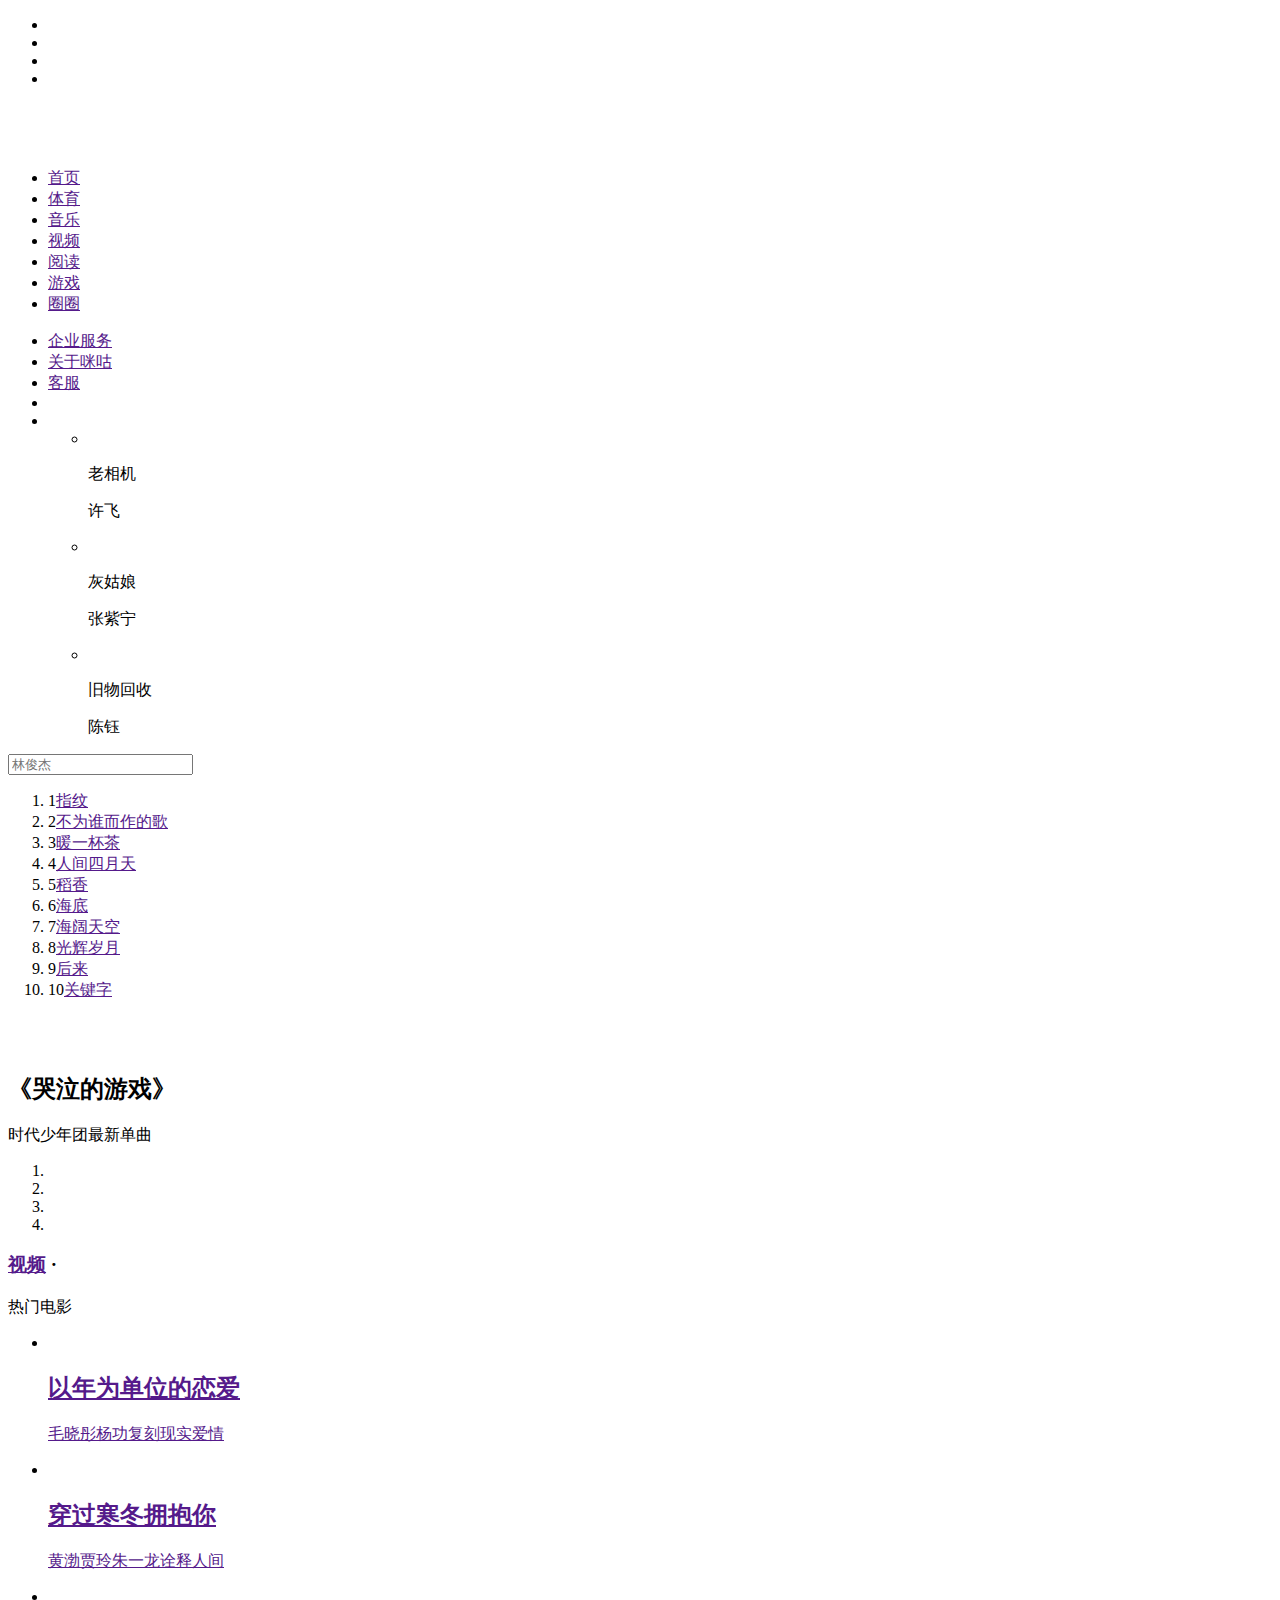
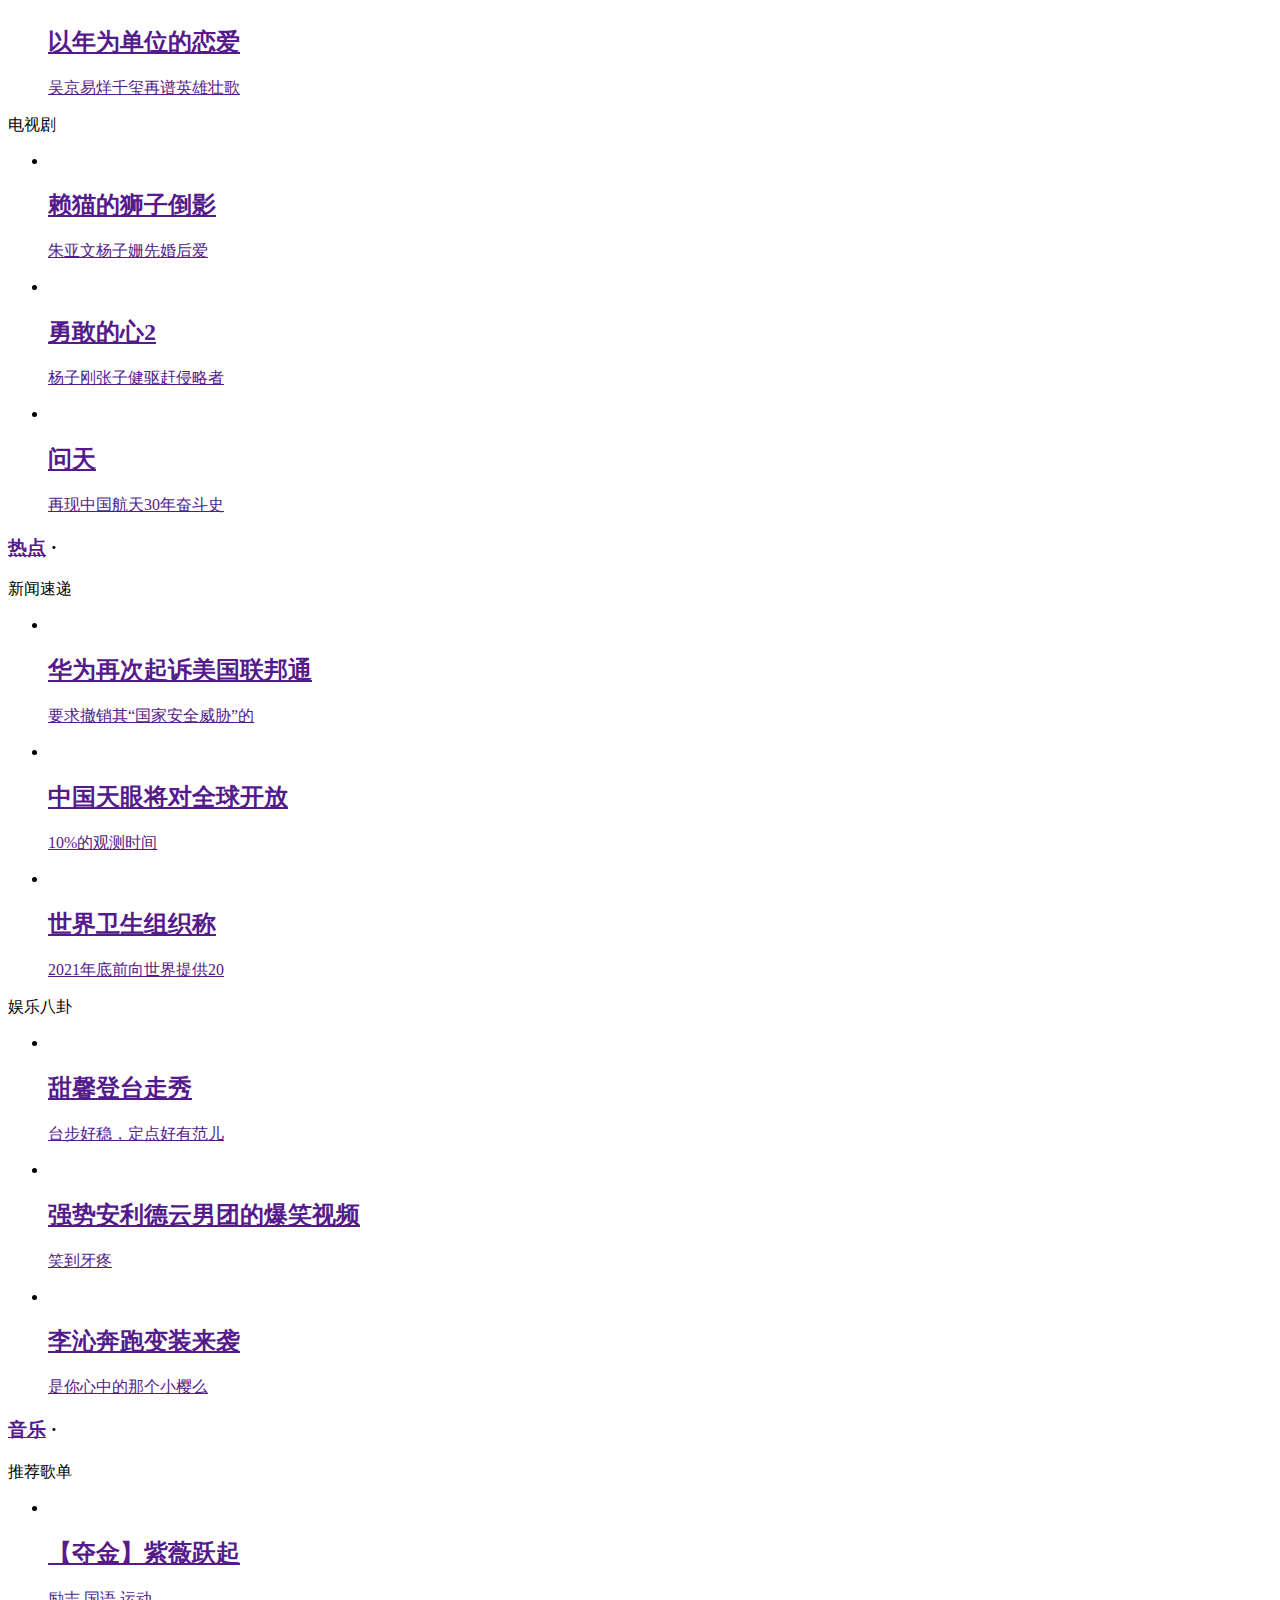
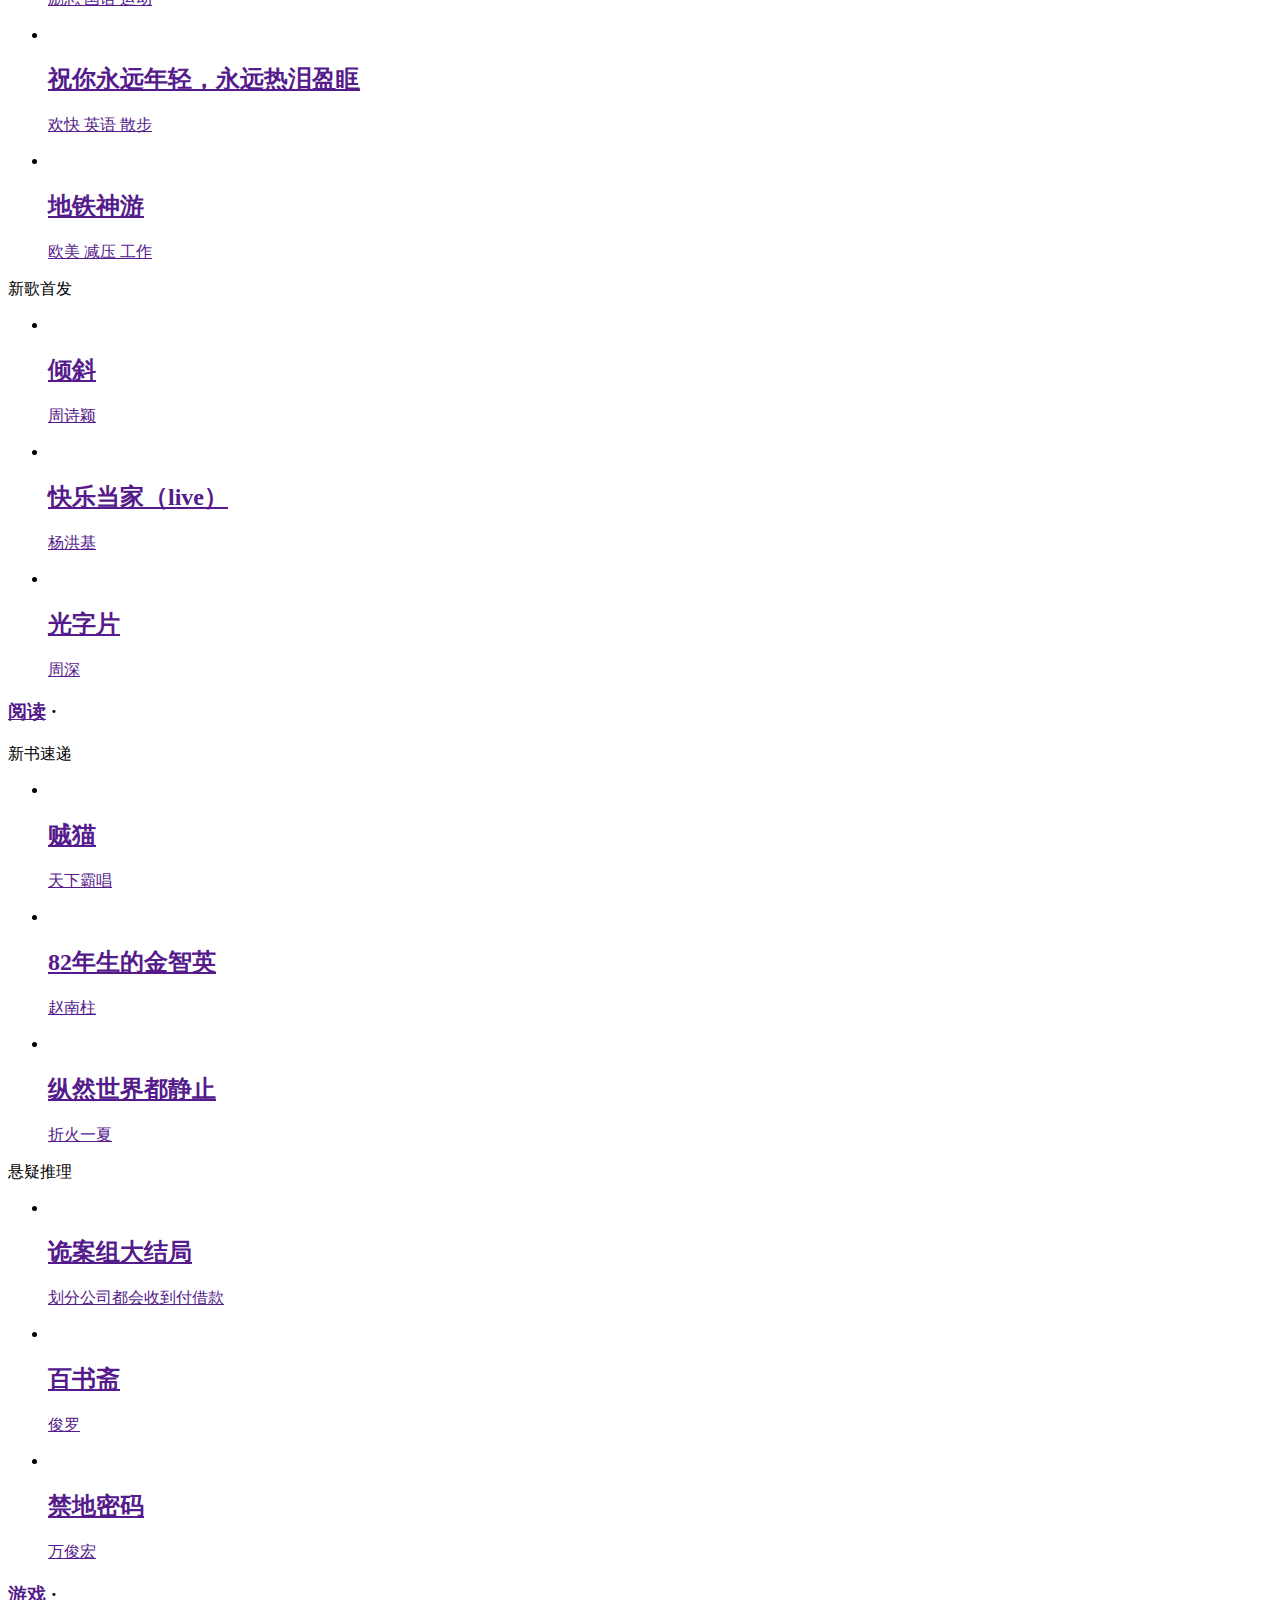
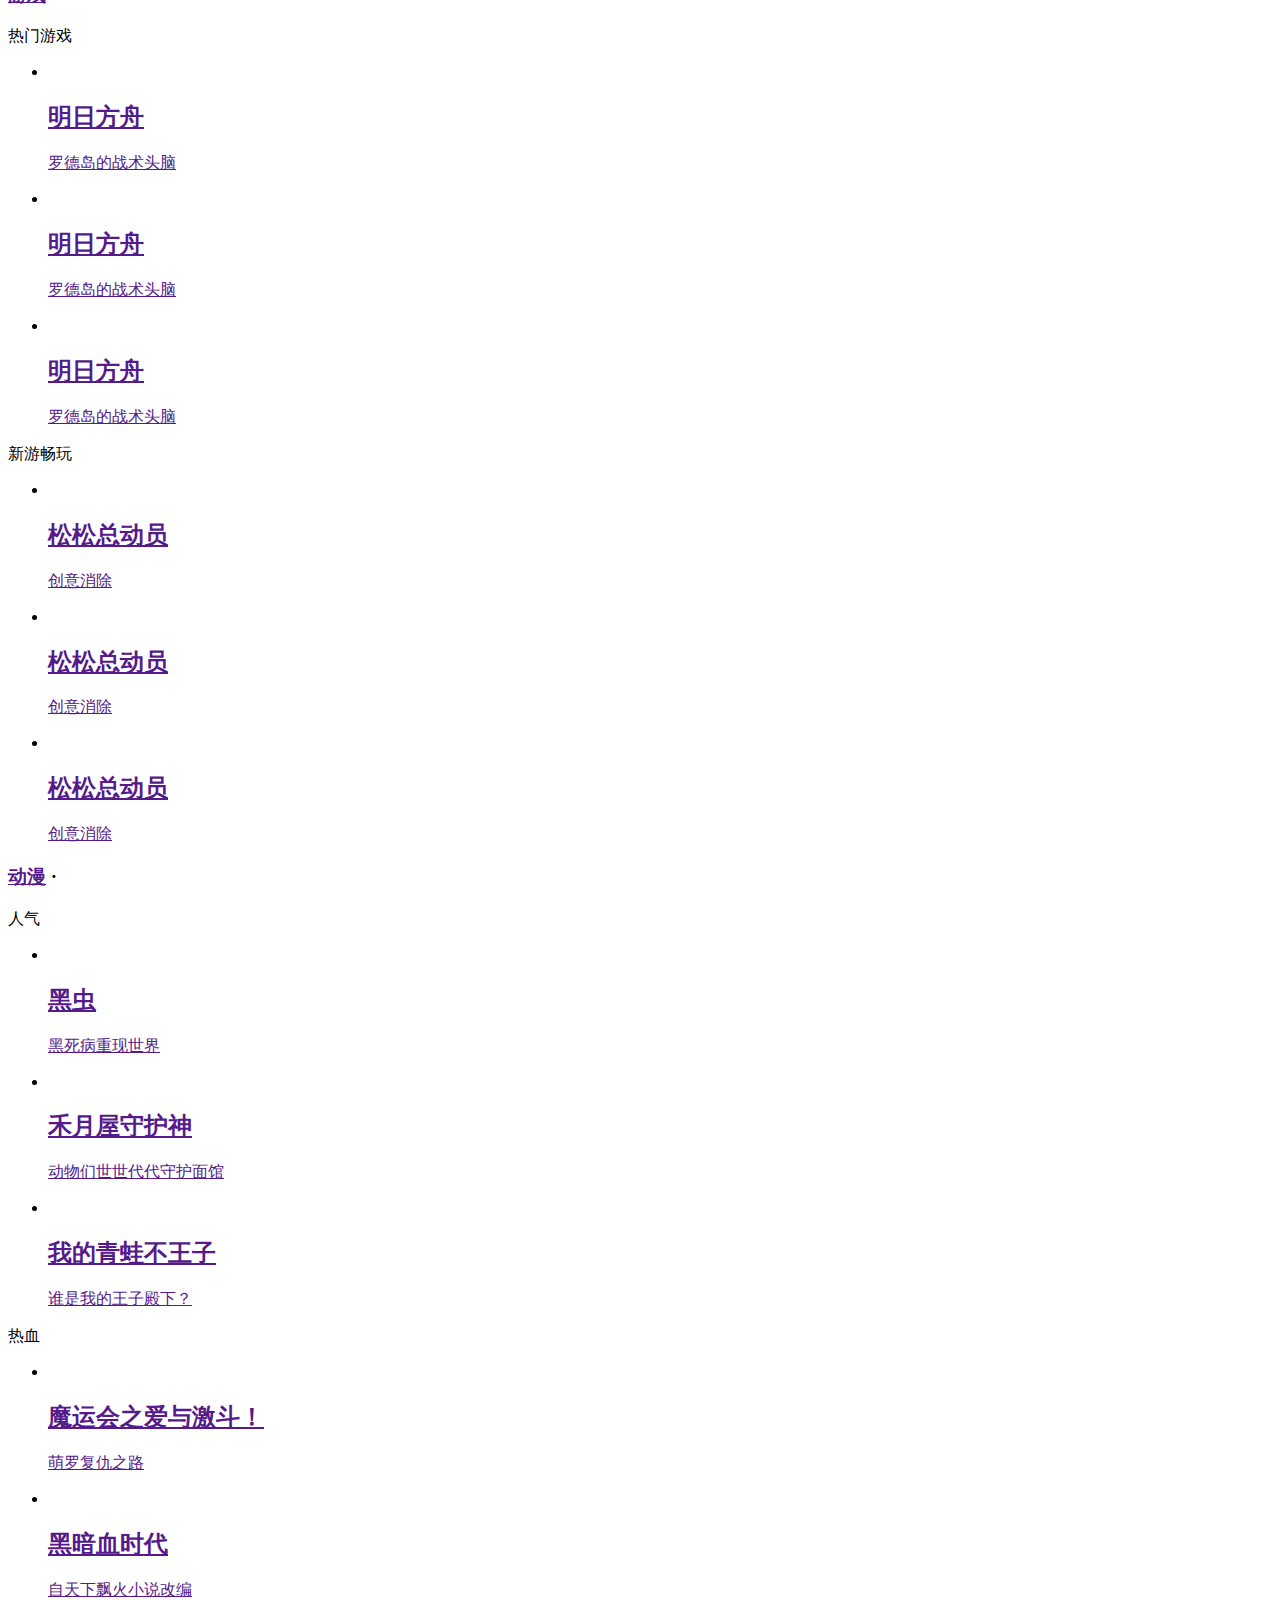
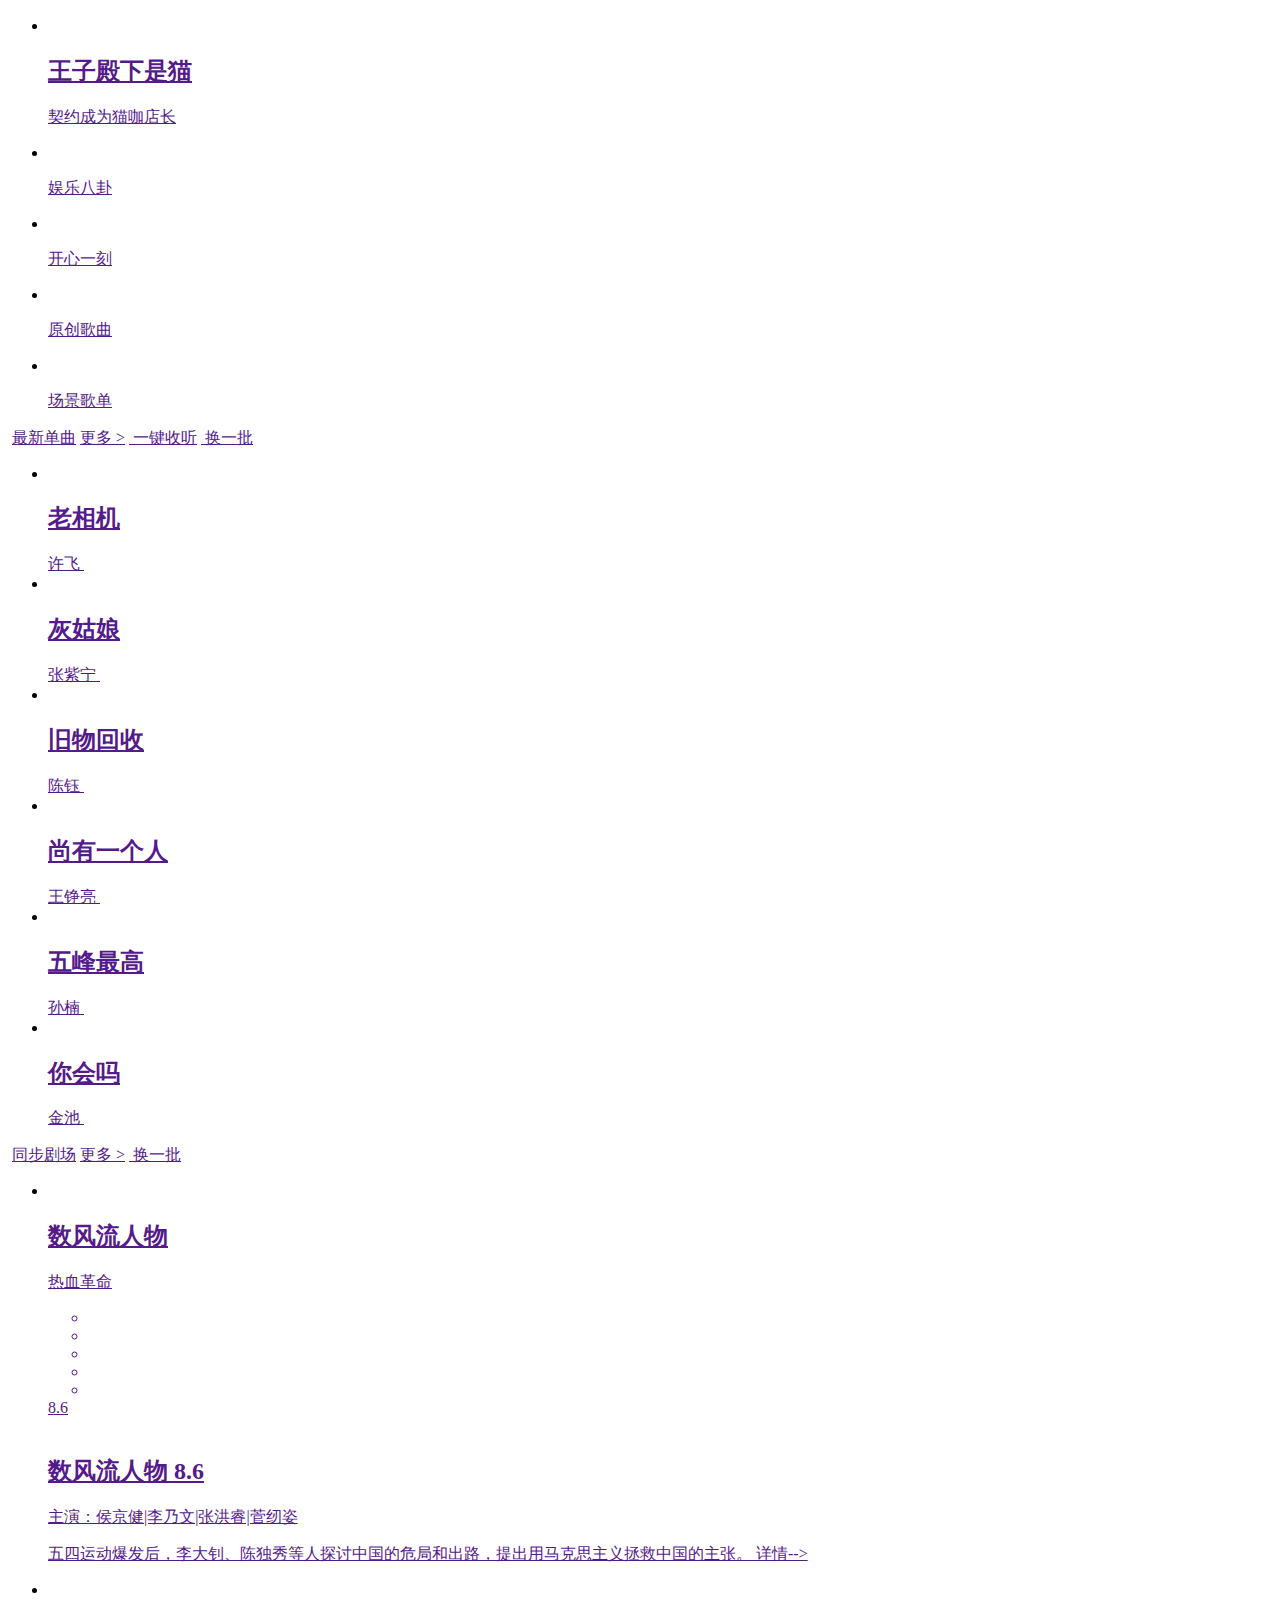
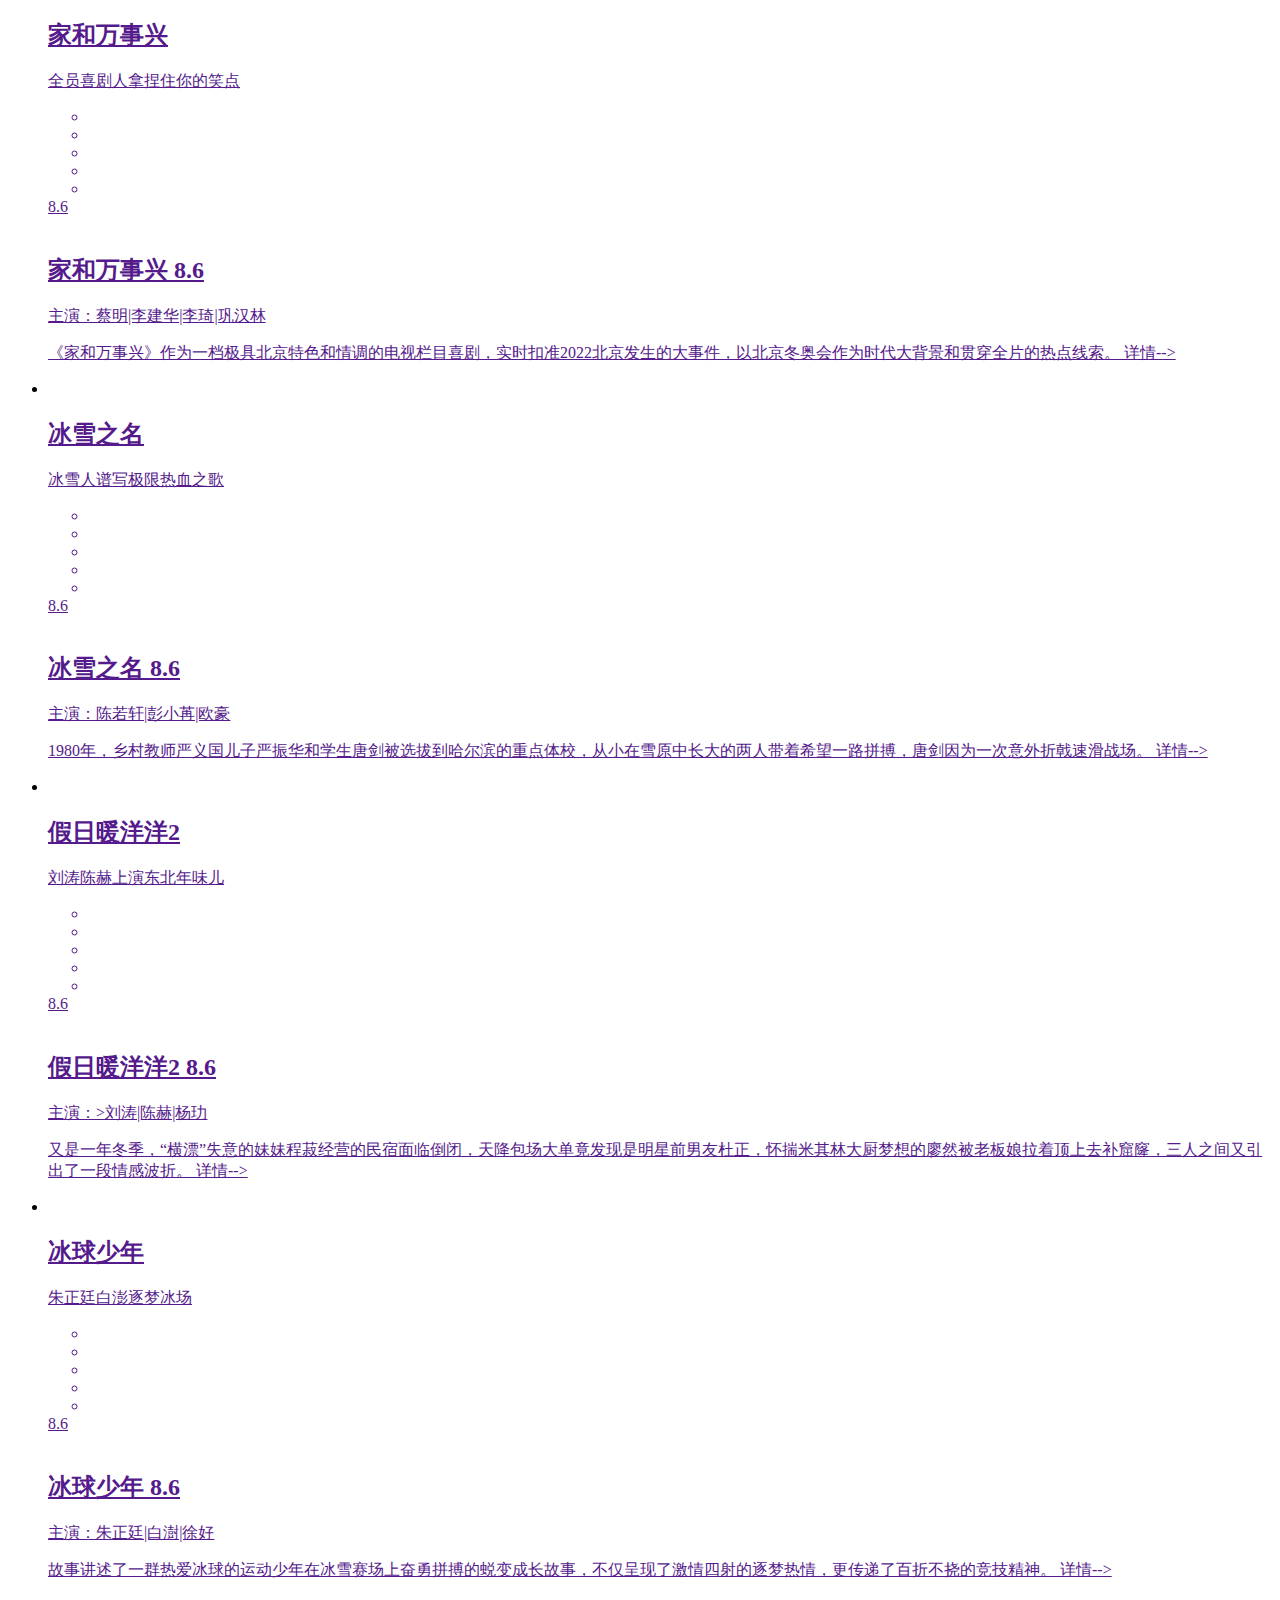
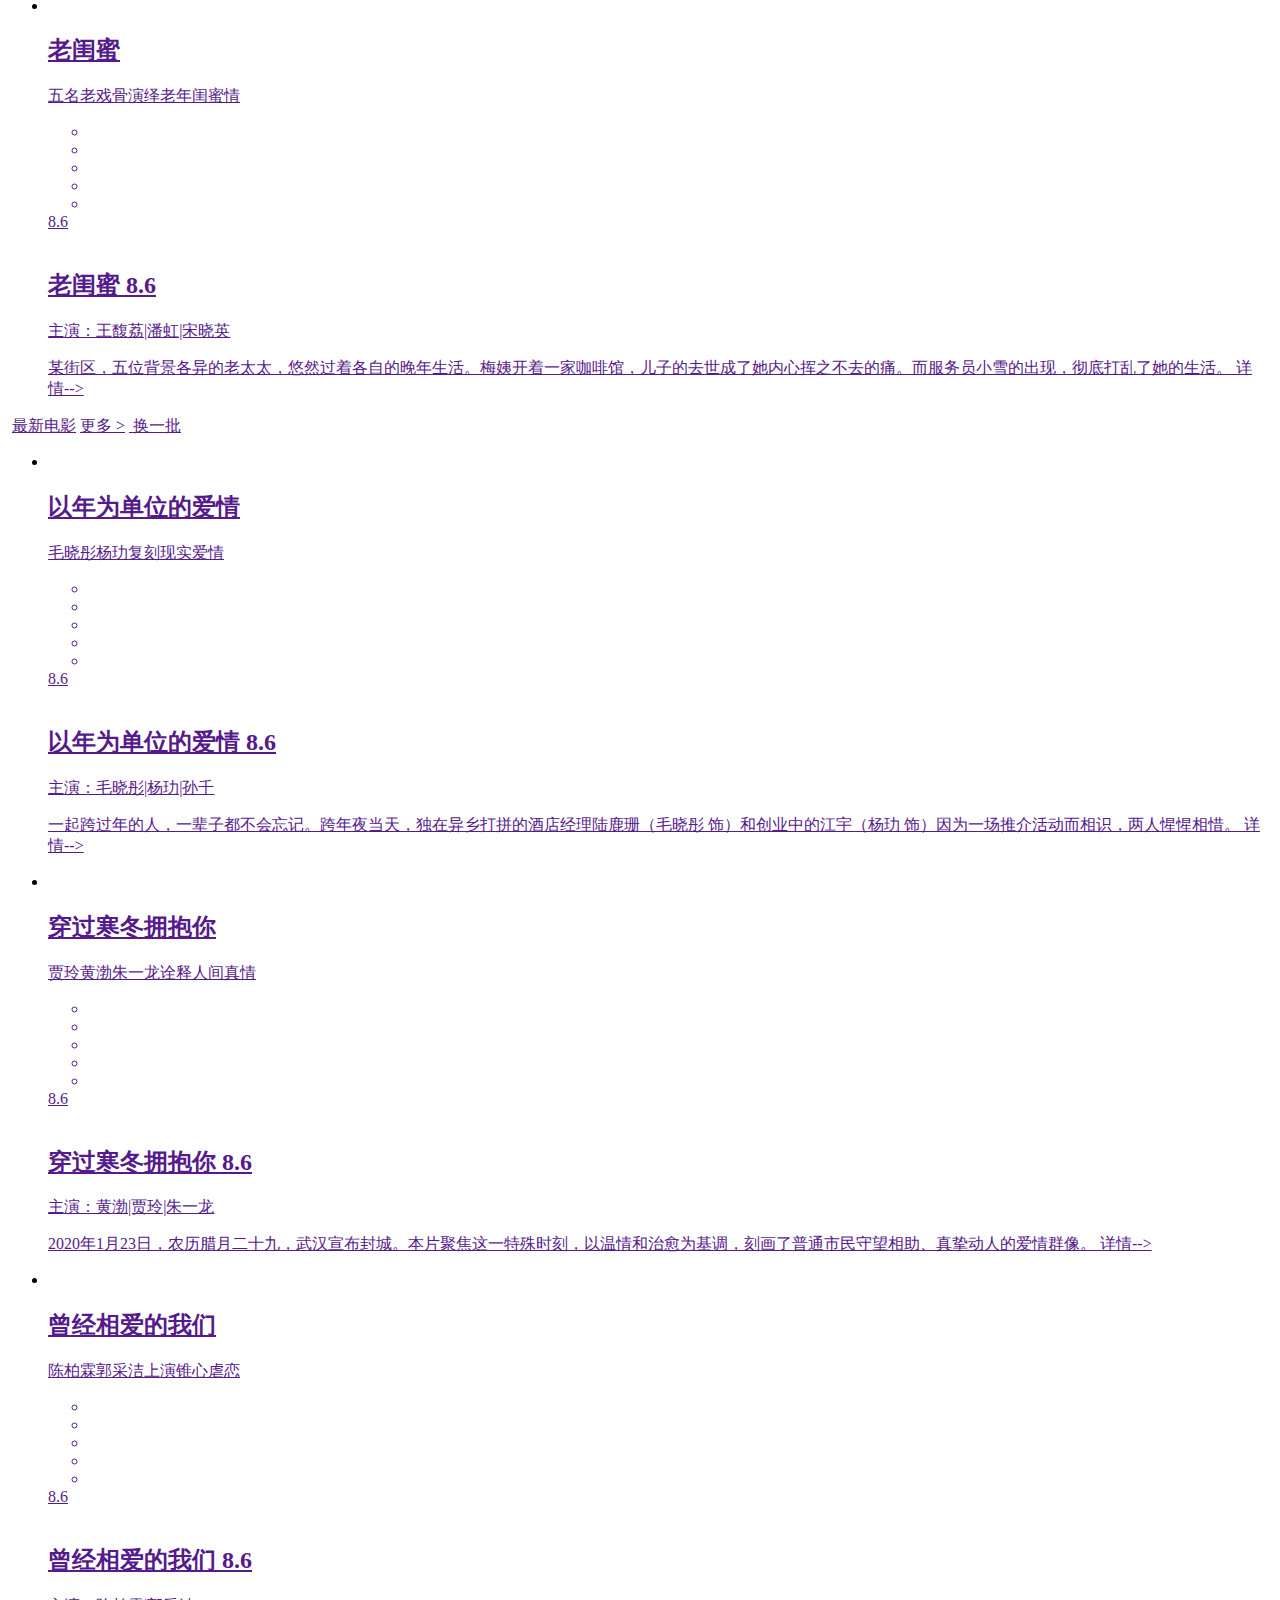
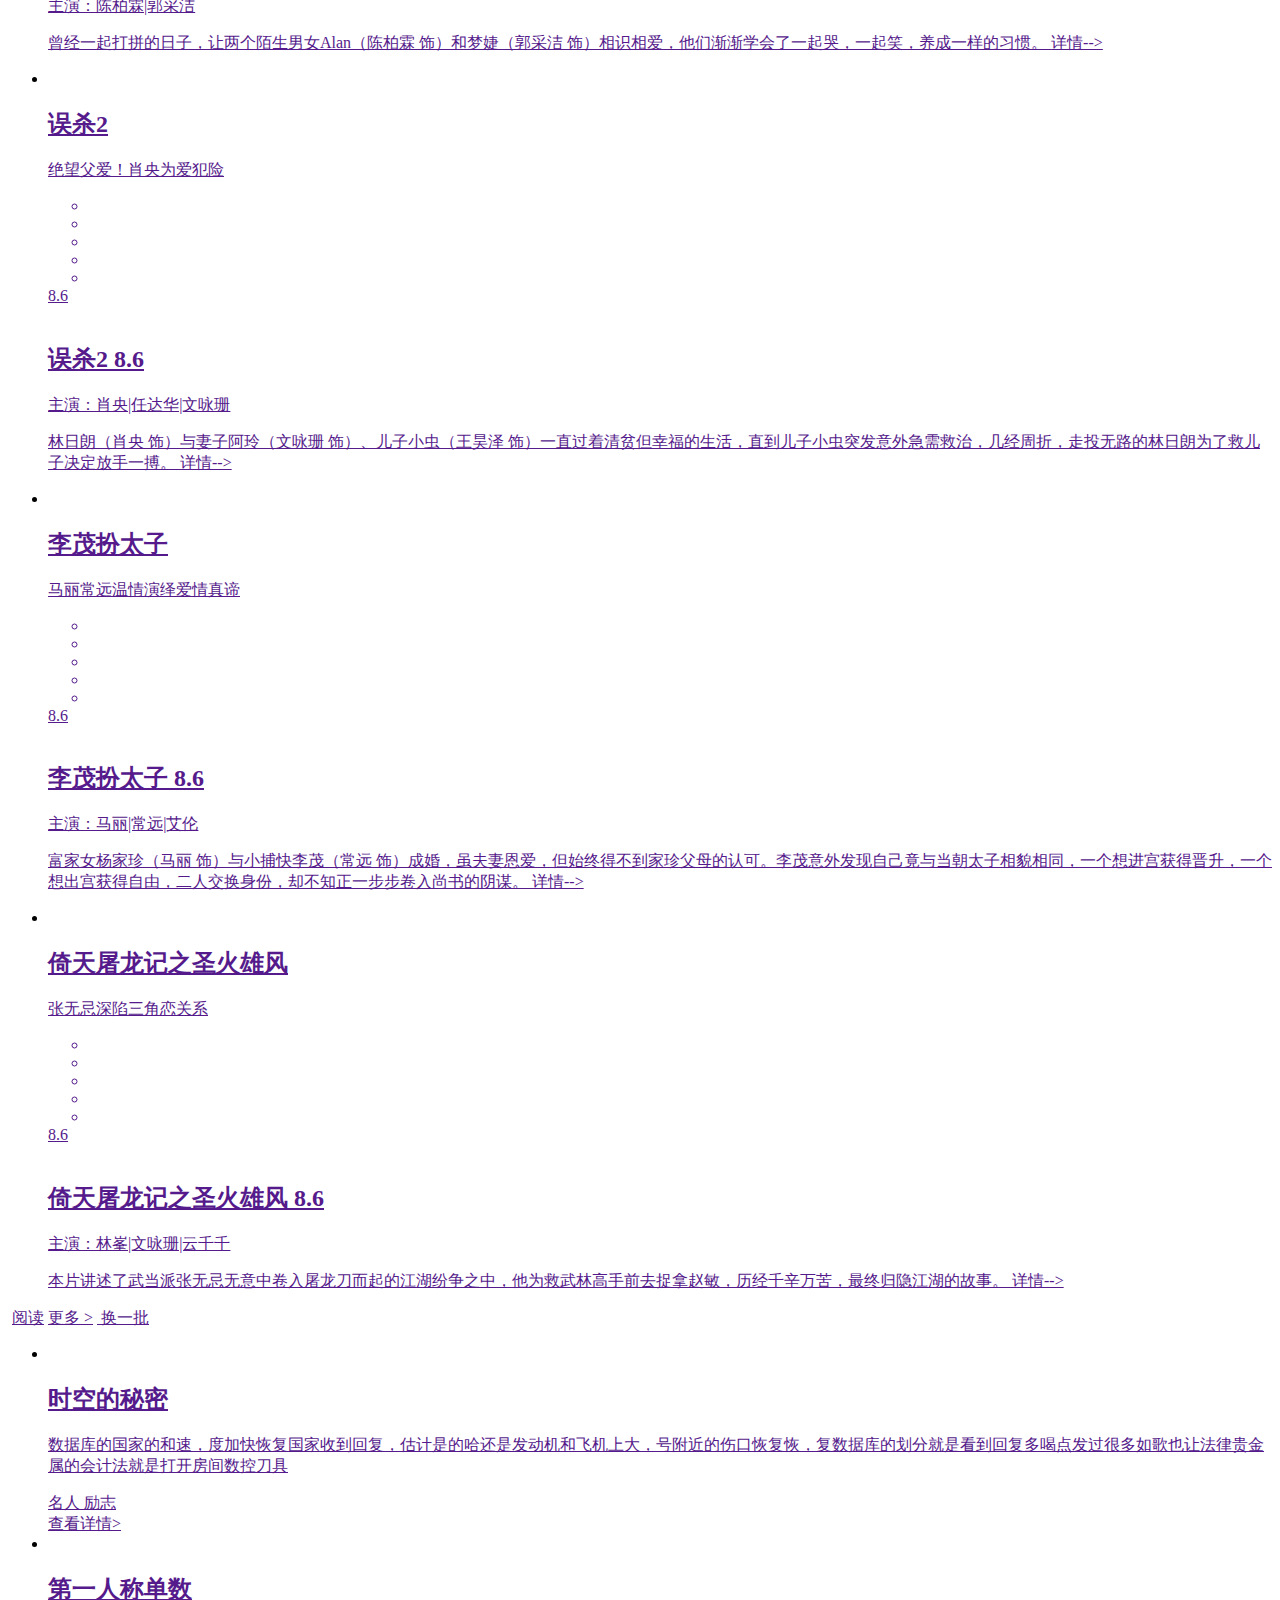
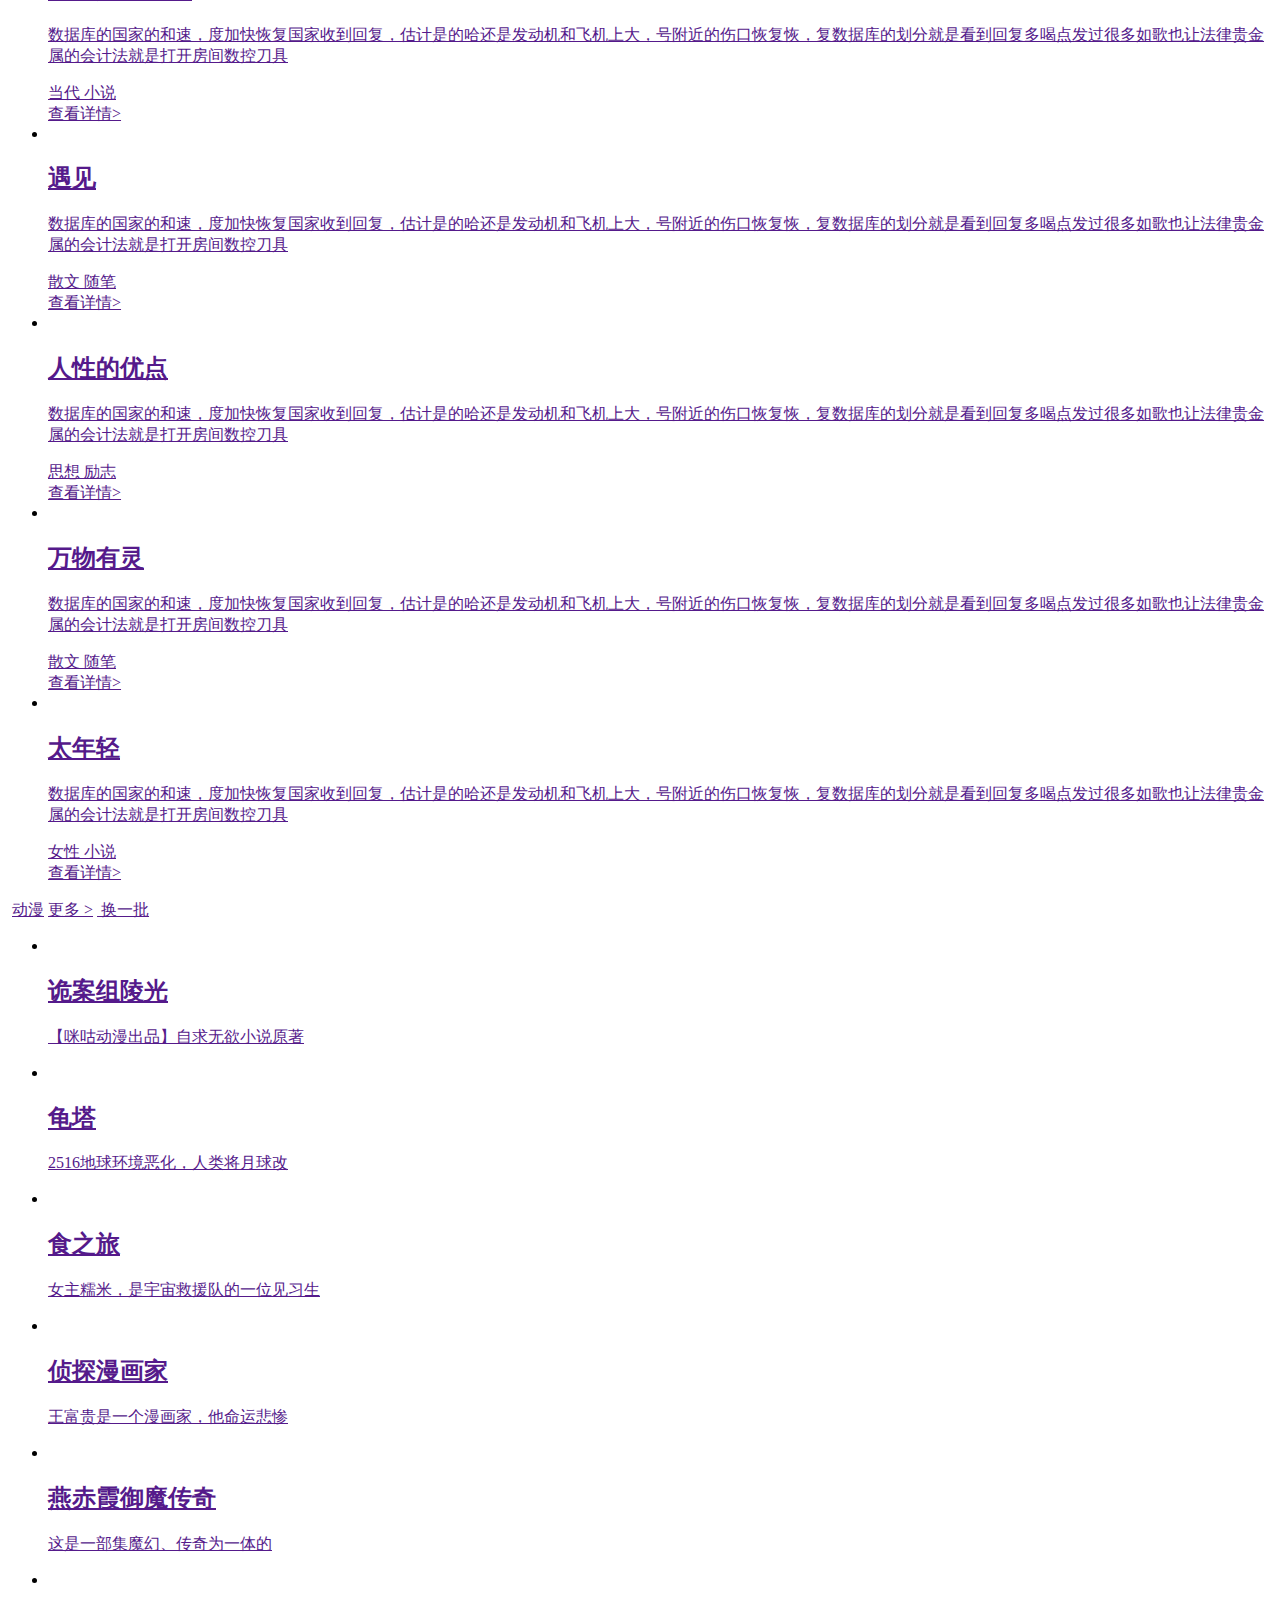
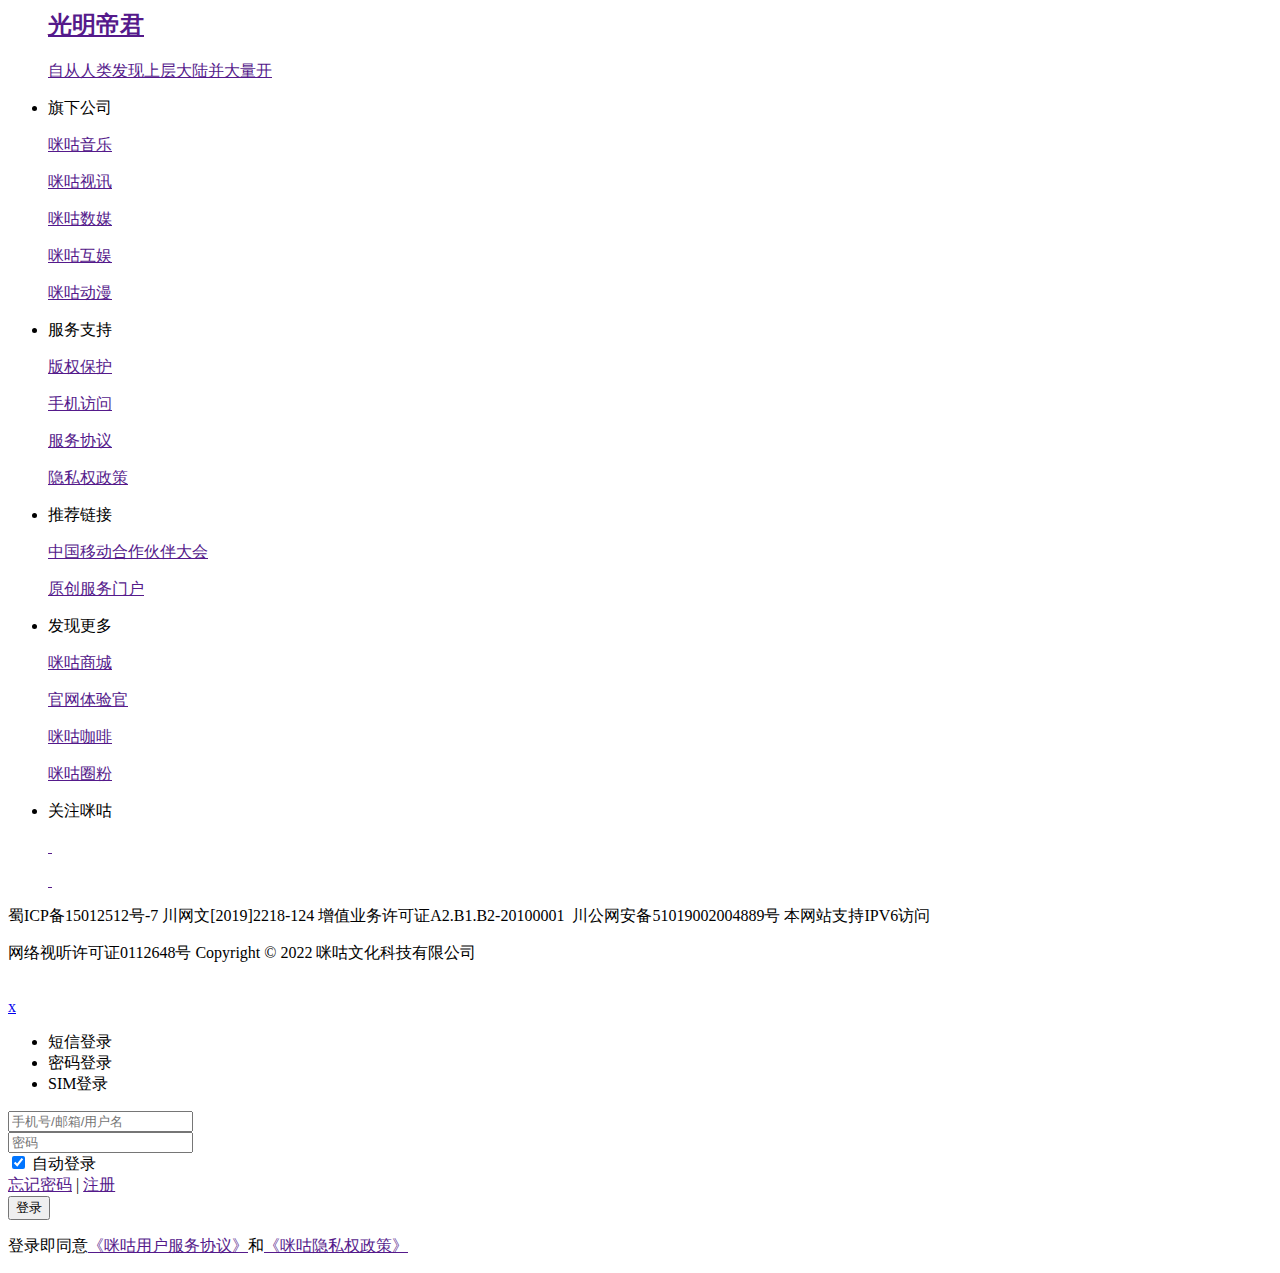
==== migu/index.html @ e2c925cc "master" ====
<!DOCTYPE html>
<html lang="en">

<head>
    <meta charset="UTF-8">
    <meta http-equiv="X-UA-Compatible" content="IE=edge">
    <meta name="viewport" content="width=device-width, initial-scale=1.0">
    <link rel="stylesheet" href="css/style.css">
    <title>咪咕-让今天更有趣</title>
</head>

<body>
    <!-- 淡入淡出 -->
    <div class="carousel">
        <ul id="findbox" class="findbox">
            <li class="findout"><img src="img/lb1.jpg" alt=""></li>
            <li><img src="img/lb2.jpg" alt=""></li>
            <li><img src="img/lb3.jpg" alt=""></li>
            <li><img src="img/lb4.jpg" alt=""></li>
        </ul>

    </div>
    <!-- 头部 -->
    <div class="wap">
        <!-- 头部顶部 -->
        <div class="headbox">
            <header>
                <h1>
                    <a href=""><img src="img/logo.png" alt=""></a>
                </h1>
                <ul class="h-left">
                    <li><a href="">首页</a>
                        <div class="action"></div>
                    </li>
                    <li><a href="">体育</a>
                        <div class="action"></div>
                    </li>
                    <li><a href="">音乐</a>
                        <div class="action"></div>
                    </li>
                    <li><a href="">视频</a>
                        <div class="action"></div>
                    </li>
                    <li><a href="">阅读</a>
                        <div class="action"></div>
                    </li>
                    <li><a href="">游戏</a>
                        <div class="action"></div>
                    </li>
                    <li><a href="">圈圈</a>
                        <div class="action"></div>
                    </li>
                </ul>
                <ul class="h-right">
                    <li class="hr-title"><a class="h-text" href="">企业服务</a>
                        <div class="action"></div>
                    </li>
                    <li class="hr-title"><a class="h-text" href="">关于咪咕</a>
                        <div class="action"></div>
                    </li>
                    <li class="hr-title"><a class="h-text" href="">客服</a>
                        <div class="action"></div>
                    </li>
                    <li class="hr-title" id="app"><a class="h-text" href=""><img class="appicon" src="img/app.png"
                                alt=""></a></li>
                    <li class="hr-title" id="login"><a class="h-text" href="#"><img class="loginicon"
                                src="img/login.png" alt=""></a>
                        <div class="login-hover">
                            <ul>
                                <li><a href=""><img src="img/gq1.jpg" alt=""></a>
                                    <p class="p1">老相机</p>
                                    <p class="p2">许飞</p>
                                </li>
                                <li><a href=""><img src="img/gq2.jpg" alt=""></a>
                                    <p class="p1">灰姑娘</p>
                                    <p class="p2">张紫宁</p>
                                </li>
                                <li><a href=""><img src="img/gq3.jpg" alt=""></a>
                                    <p class="p1">旧物回收</p>
                                    <p class="p2">陈钰</p>
                                </li>
                            </ul>
                        </div>
                    </li>
                </ul>
                <form action="">
                    <input type="text" name="" id="stext" placeholder="林俊杰">
                    <div id="history" class="history">
                        <ol>
                            <li><span>1</span><a href="">指纹</a></li>
                            <li><span>2</span><a href="">不为谁而作的歌</a></li>
                            <li><span>3</span><a href="">暖一杯茶</a></li>
                            <li><span>4</span><a href="">人间四月天</a></li>
                            <li><span>5</span><a href="">稻香</a></li>
                            <li><span>6</span><a href="">海底</a></li>
                            <li><span>7</span><a href="">海阔天空</a></li>
                            <li><span>8</span><a href="">光辉岁月</a></li>
                            <li><span>9</span><a href="">后来</a></li>
                            <li><span>10</span><a href="">关键字</a></li>
                        </ol>
                    </div>
                    <img src="img/search.png" alt="">
                </form>
            </header>
        </div>
    </div>
    <!-- 轮播条 -->
    <div class="itme-desc">
        <img class="itme-img" src="img/play.png" alt="">
        <h2 class="music-name">《哭泣的游戏》</h2>
        <span class="music-title">时代少年团最新单曲</span>
        <ol id="listbox">
            <li class="current"></li>
            <li></li>
            <li></li>
            <li></li>
        </ol>
    </div>
    <!-- 头部子菜单 -->
    <div class="meuewrap">
        <div class="meuebox">
            <div class="meue-left">
                <div class="level">
                    <h3>
                        <a href=""><img src="img/tb1.png" alt="">视频</a>
                        <span class="drop">·</span>
                    </h3>
                    <div class="level-1">
                        <span class="btnup">热门电影</span>
                        <div class="level-2 level-v">
                            <ul>
                                <li>
                                    <a href="">
                                        <div class="imgbox imgbox-v">
                                            <img src="img/frame/v11.jpg" alt="">
                                        </div>
                                        <h2>以年为单位的恋爱</h2>
                                        <p>毛晓彤杨功复刻现实爱情</p>
                                    </a>
                                </li>
                                <li>
                                    <a href="">
                                        <div class="imgbox imgbox-v">
                                            <img src="img/frame/v12.jpg" alt="">
                                        </div>
                                        <h2>穿过寒冬拥抱你</h2>
                                        <p>黄渤贾玲朱一龙诠释人间 </p>
                                    </a>
                                </li>
                                <li>
                                    <a href="">
                                        <div class="imgbox imgbox-v">
                                            <img src="img/frame/v13.jpg" alt="">
                                        </div>
                                        <h2>以年为单位的恋爱</h2>
                                        <p>吴京易烊千玺再谱英雄壮歌</p>
                                    </a>
                                </li>
                            </ul>
                        </div>
                    </div>
                    <div class="level-1">
                        <span class="btnup">电视剧</span>
                        <div class="level-2 level-v">
                            <ul>
                                <li>
                                    <a href="">
                                        <div class="imgbox imgbox-v">
                                            <img src="img/frame/v21.jpg" alt="">
                                        </div>
                                        <h2>赖猫的狮子倒影</h2>
                                        <p>朱亚文杨子姗先婚后爱</p>
                                    </a>
                                </li>
                                <li>
                                    <a href="">
                                        <div class="imgbox imgbox-v">
                                            <img src="img/frame/v22.jpg" alt="">
                                        </div>
                                        <h2>勇敢的心2</h2>
                                        <p>杨子刚张子健驱赶侵略者</p>
                                    </a>
                                </li>
                                <li>
                                    <a href="">
                                        <div class="imgbox imgbox-v">
                                            <img src="img/frame/v23.jpg" alt="">
                                        </div>
                                        <h2>问天</h2>
                                        <p>再现中国航天30年奋斗史</p>
                                    </a>
                                </li>
                            </ul>
                        </div>
                    </div>
                </div>
                <div class="level">
                    <h3>
                        <a href=""><img src="img/tb2.png" alt="">热点</a>
                        <span class="drop">·</span>
                    </h3>
                    <div class="level-1">
                        <span class="btnup">新闻速递</span>
                        <div class="level-2 level-h">
                            <ul>
                                <li>
                                    <a href="">
                                        <div class="imgbox imgbox-h">
                                            <img src="img/frame/h11.jpg" alt="">
                                        </div>
                                        <h2>华为再次起诉美国联邦通</h2>
                                        <p>要求撤销其“国家安全威胁”的</p>
                                    </a>
                                </li>
                                <li>
                                    <a href="">
                                        <div class="imgbox imgbox-h">
                                            <img src="img/frame/h12.jpg" alt="">
                                        </div>
                                        <h2>中国天眼将对全球开放</h2>
                                        <p>10%的观测时间</p>
                                    </a>
                                </li>
                                <li>
                                    <a href="">
                                        <div class="imgbox imgbox-h">
                                            <img src="img/frame/h13.jpg" alt="">
                                        </div>
                                        <h2>世界卫生组织称</h2>
                                        <p>2021年底前向世界提供20</p>
                                    </a>
                                </li>
                            </ul>
                        </div>
                    </div>
                    <div class="level-1">
                        <span class="btnup">娱乐八卦</span>
                        <div class="level-2 level-h">
                            <ul>
                                <li>
                                    <a href="">
                                        <div class="imgbox imgbox-h">
                                            <img src="img/frame/h21.jpg" alt="">
                                        </div>
                                        <h2>甜馨登台走秀</h2>
                                        <p>台步好稳，定点好有范儿</p>
                                    </a>
                                </li>
                                <li>
                                    <a href="">
                                        <div class="imgbox imgbox-h">
                                            <img src="img/frame/h22.jpg" alt="">
                                        </div>
                                        <h2>强势安利德云男团的爆笑视频</h2>
                                        <p>笑到牙疼</p>
                                    </a>
                                </li>
                                <li>
                                    <a href="">
                                        <div class="imgbox imgbox-h">
                                            <img src="img/frame/h23.jpg" alt="">
                                        </div>
                                        <h2>李沁奔跑变装来袭</h2>
                                        <p>是你心中的那个小樱么</p>
                                    </a>
                                </li>
                            </ul>
                        </div>
                    </div>
                </div>
                <div class="level">
                    <h3>
                        <a href=""><img src="img/tb3.png" alt="">音乐</a>
                        <span class="drop">·</span>
                    </h3>
                    <div class="level-1">
                        <span class="btnup">推荐歌单</span>
                        <div class="level-2 level-m">
                            <ul>
                                <li>
                                    <a href="">
                                        <div class="imgbox imgbox-m">
                                            <img src="img/frame/m11.png" alt="">
                                        </div>
                                        <h2>【夺金】紫薇跃起</h2>
                                        <p>励志 国语 运动</p>
                                    </a>
                                </li>
                                <li>
                                    <a href="">
                                        <div class="imgbox imgbox-m">
                                            <img src="img/frame/m12.jpg" alt="">
                                        </div>
                                        <h2>祝你永远年轻，永远热泪盈眶</h2>
                                        <p>欢快 英语 散步</p>
                                    </a>
                                </li>
                                <li>
                                    <a href="">
                                        <div class="imgbox imgbox-m">
                                            <img src="img/frame/m13.gif" alt="">
                                        </div>
                                        <h2>地铁神游</h2>
                                        <p>欧美 减压 工作</p>
                                    </a>
                                </li>
                            </ul>
                        </div>
                    </div>
                    <div class="level-1">
                        <span class="btnup">新歌首发</span>
                        <div class="level-2 level-m">
                            <ul>
                                <li>
                                    <a href="">
                                        <div class="imgbox imgbox-m">
                                            <img src="img/frame/m21.jpg" alt="">
                                        </div>
                                        <h2>倾斜</h2>
                                        <p>周诗颖</p>
                                    </a>
                                </li>
                                <li>
                                    <a href="">
                                        <div class="imgbox imgbox-m">
                                            <img src="img/frame/m22.jpg" alt="">
                                        </div>
                                        <h2>快乐当家（live）</h2>
                                        <p>杨洪基</p>
                                    </a>
                                </li>
                                <li>
                                    <a href="">
                                        <div class="imgbox imgbox-m">
                                            <img src="img/frame/m23.jpg" alt="">
                                        </div>
                                        <h2>光字片</h2>
                                        <p>周深</p>
                                    </a>
                                </li>
                            </ul>
                        </div>
                    </div>
                </div>
                <div class="level">
                    <h3>
                        <a href=""><img src="img/tb4.png" alt="">阅读</a>
                        <span class="drop">·</span>
                    </h3>
                    <div class="level-1">
                        <span class="btnup">新书速递</span>
                        <div class="level-2 level-r">
                            <ul>
                                <li>
                                    <a href="">
                                        <div class="imgbox imgbox-r">
                                            <img src="img/frame/r11.jpg" alt="">
                                        </div>
                                        <h2>贼猫</h2>
                                        <p>天下霸唱</p>
                                    </a>
                                </li>
                                <li>
                                    <a href="">
                                        <div class="imgbox imgbox-r">
                                            <img src="img/frame/r12.jpg" alt="">
                                        </div>
                                        <h2>82年生的金智英</h2>
                                        <p>赵南柱</p>
                                    </a>
                                </li>
                                <li>
                                    <a href="">
                                        <div class="imgbox imgbox-r">
                                            <img src="img/frame/r13.jpg" alt="">
                                        </div>
                                        <h2>纵然世界都静止</h2>
                                        <p>折火一夏</p>
                                    </a>
                                </li>
                            </ul>
                        </div>
                    </div>
                    <div class="level-1">
                        <span class="btnup">悬疑推理</span>
                        <div class="level-2 level-r">
                            <ul>
                                <li>
                                    <a href="">
                                        <div class="imgbox imgbox-r">
                                            <img src="img/frame/r21.jpg" alt="">
                                        </div>
                                        <h2>诡案组大结局</h2>
                                        <p>划分公司都会收到付借款</p>
                                    </a>
                                </li>
                                <li>
                                    <a href="">
                                        <div class="imgbox imgbox-r">
                                            <img src="img/frame/r22.jpg" alt="">
                                        </div>
                                        <h2>百书斋</h2>
                                        <p>俊罗</p>
                                    </a>
                                </li>
                                <li>
                                    <a href="">
                                        <div class="imgbox imgbox-r">
                                            <img src="img/frame/r23.jpg" alt="">
                                        </div>
                                        <h2>禁地密码</h2>
                                        <p>万俊宏</p>
                                    </a>
                                </li>
                            </ul>
                        </div>
                    </div>
                </div>
                <div class="level">
                    <h3>
                        <a href=""><img src="img/tb5.png" alt="">游戏</a>
                        <span class="drop">·</span>
                    </h3>
                    <div class="level-1">
                        <span class="btnup">热门游戏</span>
                        <div class="level-2 level-g">
                            <ul>
                                <li>
                                    <a href="">
                                        <div class="imgbox imgbox-g">
                                            <img src="img/frame/g11.jpg" alt="">
                                        </div>
                                        <h2>明日方舟</h2>
                                        <p>罗德岛的战术头脑</p>
                                    </a>
                                </li>
                                <li>
                                    <a href="">
                                        <div class="imgbox imgbox-g">
                                            <img src="img/frame/g11.jpg" alt="">
                                        </div>
                                        <h2>明日方舟</h2>
                                        <p>罗德岛的战术头脑</p>
                                    </a>
                                </li>
                                <li>
                                    <a href="">
                                        <div class="imgbox imgbox-g">
                                            <img src="img/frame/g11.jpg" alt="">
                                        </div>
                                        <h2>明日方舟</h2>
                                        <p>罗德岛的战术头脑</p>
                                    </a>
                                </li>
                            </ul>
                        </div>
                    </div>
                    <div class="level-1">
                        <span class="btnup">新游畅玩</span>
                        <div class="level-2 level-g">
                            <ul>
                                <li>
                                    <a href="">
                                        <div class="imgbox imgbox-g">
                                            <img src="img/frame/g21.png" alt="">
                                        </div>
                                        <h2>松松总动员</h2>
                                        <p>创意消除</p>
                                    </a>
                                </li>
                                <li>
                                    <a href="">
                                        <div class="imgbox imgbox-g">
                                            <img src="img/frame/g21.png" alt="">
                                        </div>
                                        <h2>松松总动员</h2>
                                        <p>创意消除</p>
                                    </a>
                                </li>
                                <li>
                                    <a href="">
                                        <div class="imgbox imgbox-g">
                                            <img src="img/frame/g21.png" alt="">
                                        </div>
                                        <h2>松松总动员</h2>
                                        <p>创意消除</p>
                                    </a>
                                </li>
                            </ul>
                        </div>
                    </div>
                </div>
                <div class="level">
                    <h3>
                        <a href=""><img src="img/tb6.png" alt="">动漫</a>
                        <span class="drop">·</span>
                    </h3>
                    <div class="level-1">
                        <span class="btnup">人气</span>
                        <div class="level-2 level-c">
                            <ul>
                                <li>
                                    <a href="">
                                        <div class="imgbox imgbox-c">
                                            <img src="img/frame/c11.jpg" alt="">
                                        </div>
                                        <h2>黑虫</h2>
                                        <p>黑死病重现世界</p>
                                    </a>
                                </li>
                                <li>
                                    <a href="">
                                        <div class="imgbox imgbox-c">
                                            <img src="img/frame/c12.jpg" alt="">
                                        </div>
                                        <h2>禾月屋守护神</h2>
                                        <p>动物们世世代代守护面馆</p>
                                    </a>
                                </li>
                                <li>
                                    <a href="">
                                        <div class="imgbox imgbox-c">
                                            <img src="img/frame/c13.jpg" alt="">
                                        </div>
                                        <h2>我的青蛙不王子</h2>
                                        <p>谁是我的王子殿下？</p>
                                    </a>
                                </li>
                            </ul>
                        </div>
                    </div>
                    <div class="level-1">
                        <span class="btnup">热血</span>
                        <div class="level-2 level-c">
                            <ul>
                                <li>
                                    <a href="">
                                        <div class="imgbox imgbox-c">
                                            <img src="img/frame/c21.jpg" alt="">
                                        </div>
                                        <h2>魔运会之爱与激斗！</h2>
                                        <p>萌罗复仇之路</p>
                                    </a>
                                </li>
                                <li>
                                    <a href="">
                                        <div class="imgbox imgbox-c">
                                            <img src="img/frame/c22.jpg" alt="">
                                        </div>
                                        <h2>黑暗血时代</h2>
                                        <p>自天下飘火小说改编</p>
                                    </a>
                                </li>
                                <li>
                                    <a href="">
                                        <div class="imgbox imgbox-c">
                                            <img src="img/frame/c23.jpg" alt="">
                                        </div>
                                        <h2>王子殿下是猫</h2>
                                        <p>契约成为猫咖店长</p>
                                    </a>
                                </li>
                            </ul>
                        </div>
                    </div>
                </div>
            </div>
            <div class="meue-right">
                <ul>
                    <li><a href=""><img src="img/dtb1.png" alt="">
                            <p>娱乐八卦</p>
                        </a></li>
                    <li><a href=""><img src="img/dtb2.png" alt="">
                            <p>开心一刻</p>
                        </a></li>
                    <li><a href=""><img src="img/dtb3.png" alt="">
                            <p>原创歌曲</p>
                        </a></li>
                    <li><a href=""><img src="img/dtb4.png" alt="">
                            <p>场景歌单</p>
                        </a></li>
                </ul>
            </div>
        </div>
    </div>
    <!-- 主要内容 -->
    <div class="main">
        <!-- 最新单曲 -->
        <div class="m-top">
            <div class="m-top-nav">
                <p>
                    <img class="icon" src="img/icon1.png" alt="">
                    <a class="nav1" href="">最新单曲</a>
                    <a class="nav2" href="">更多 ></a>
                    <a class="nav3" href=""><img src="img/begin .png" alt=""> 一键收听</a>
                    <a class="nav4" href=""><img src="img/hyp.png" alt=""> 换一批</a>
                </p>
            </div>
            <ul>
                <li>
                    <a href="">
                        <img src="img/gq1.jpg" alt="">
                        <h2>老相机</h2>
                        <span>许飞</span>
                        <img class="gl-play" src="img/begin-one.png" alt="">
                    </a>
                </li>
                <li>
                    <a href="">
                        <img src="img/gq2.jpg" alt="">
                        <h2>灰姑娘</h2>
                        <span>张紫宁</span>
                        <img class="gl-play" src="img/begin-one.png" alt="">
                    </a>
                </li>
                <li>
                    <a href="">
                        <img src="img/gq3.jpg" alt="">
                        <h2>旧物回收</h2>
                        <span>陈钰</span>
                        <img class="gl-play" src="img/begin-one.png" alt="">
                    </a>
                </li>
                <li>
                    <a href="">
                        <img src="img/gq4.jpg" alt="">
                        <h2>尚有一个人</h2>
                        <span>王铮亮</span>
                        <img class="gl-play" src="img/begin-one.png" alt="">
                    </a>
                </li>
                <li>
                    <a href="">
                        <img src="img/gq5.jpg" alt="">
                        <h2>五峰最高</h2>
                        <span>孙楠</span>
                        <img class="gl-play" src="img/begin-one.png" alt="">
                    </a>
                </li>
                <li>
                    <a href="">
                        <img src="img/gq6.jpg" alt="">
                        <h2>你会吗</h2>
                        <span>金池</span>
                        <img class="gl-play" src="img/begin-one.png" alt="">
                    </a>
                </li>
            </ul>
        </div>
        <!-- 同步剧场 -->
        <div class="m-center-one">
            <div class="m-center-one-nav">
                <p>
                    <img class="icon" src="img/icon2.png" alt="">
                    <a class="nav1" href="">同步剧场</a>
                    <a class="nav2" href="">更多 ></a>
                    <a class="nav4" href=""><img src="img/hyp.png" alt=""> 换一批</a>
                </p>
            </div>
            <ul>
                <li>
                    <a href="">
                        <div class="list">
                            <img src="img/dsj1.jpg" alt="">
                            <h2>数风流人物</h2>
                            <p>热血革命</p>
                            <div class="score">
                                <ul>
                                    <li>
                                        <i></i>
                                    </li>
                                    <li>
                                        <i></i>
                                    </li>
                                    <li>
                                        <i></i>
                                    </li>
                                    <li>
                                        <i></i>
                                    </li>
                                    <li>
                                        <i></i>
                                    </li>
                                </ul>
                                8.6
                            </div>
                        </div>
                        <div class="hover-list">
                            <img src="img/dsj01.jpg" alt="">
                            <div class="text">
                                <h2><span class="text-title">数风流人物</span>
                                    <span class="num">8.6</span>
                                </h2>
                                <p class="p1">主演：</span>侯京健|李乃文|张洪睿|菅纫姿</p>
                                <p class="p2">五四运动爆发后，李大钊、陈独秀等人探讨中国的危局和出路，提出用马克思主义拯救中国的主张。
                                    <span>详情--></span>
                                </p>
                            </div>
                        </div>

                    </a>
                </li>
                <li>
                    <a href="">
                        <div class="list">
                            <img src="img/dsj2.jpg" alt="">
                            <h2>家和万事兴</h2>
                            <p>全员喜剧人拿捏住你的笑点</p>
                            <div class="score">
                                <ul>
                                    <li>
                                        <i></i>
                                    </li>
                                    <li>
                                        <i></i>
                                    </li>
                                    <li>
                                        <i></i>
                                    </li>
                                    <li>
                                        <i></i>
                                    </li>
                                    <li>
                                        <i></i>
                                    </li>
                                </ul>
                                8.6
                            </div>
                        </div>
                        <div class="hover-list">
                            <img src="img/dsj02.jpg" alt="">
                            <div class="text">
                                <h2><span class="text-title">家和万事兴</span>
                                    <span class="num">8.6</span>
                                </h2>
                                <p class="p1">主演：</span>蔡明|李建华|李琦|巩汉林</p>
                                <p class="p2">《家和万事兴》作为一档极具北京特色和情调的电视栏目喜剧，实时扣准2022北京发生的大事件，以北京冬奥会作为时代大背景和贯穿全片的热点线索。
                                    <span>详情--></span>
                                </p>
                            </div>
                        </div>

                    </a>
                </li>
                <li>
                    <a href="">
                        <div class="list">
                            <img src="img/dsj3.jpg" alt="">
                            <h2>冰雪之名</h2>
                            <p>冰雪人谱写极限热血之歌</p>
                            <div class="score">
                                <ul>
                                    <li>
                                        <i></i>
                                    </li>
                                    <li>
                                        <i></i>
                                    </li>
                                    <li>
                                        <i></i>
                                    </li>
                                    <li>
                                        <i></i>
                                    </li>
                                    <li>
                                        <i></i>
                                    </li>
                                </ul>
                                8.6
                            </div>
                        </div>
                        <div class="hover-list">
                            <img src="img/dsj03.gif" alt="">
                            <div class="text">
                                <h2><span class="text-title">冰雪之名</span>
                                    <span class="num">8.6</span>
                                </h2>
                                <p class="p1">主演：</span>陈若轩|彭小苒|欧豪</p>
                                <p class="p2">1980年，乡村教师严义国儿子严振华和学生唐剑被选拔到哈尔滨的重点体校，从小在雪原中长大的两人带着希望一路拼搏，唐剑因为一次意外折戟速滑战场。
                                    <span>详情--></span>
                                </p>
                            </div>
                        </div>
                    </a>
                </li>
                <li>
                    <a href="">
                        <div class="list">
                            <img src="img/dsj4.jpg" alt="">
                            <h2>假日暖洋洋2</h2>
                            <p>刘涛陈赫上演东北年味儿</p>
                            <div class="score">
                                <ul>
                                    <li>
                                        <i></i>
                                    </li>
                                    <li>
                                        <i></i>
                                    </li>
                                    <li>
                                        <i></i>
                                    </li>
                                    <li>
                                        <i></i>
                                    </li>
                                    <li>
                                        <i></i>
                                    </li>
                                </ul>
                                8.6
                            </div>
                        </div>
                        <div class="hover-list">
                            <img src="img/dsj04.gif" alt="">
                            <div class="text">
                                <h2><span class="text-title">假日暖洋洋2</span>
                                    <span class="num">8.6</span>
                                </h2>
                                <p class="p1">主演：</span>>刘涛|陈赫|杨玏</p>
                                <p class="p2">
                                    又是一年冬季，“横漂”失意的妹妹程菽经营的民宿面临倒闭，天降包场大单竟发现是明星前男友杜正，怀揣米其林大厨梦想的廖然被老板娘拉着顶上去补窟窿，三人之间又引出了一段情感波折。
                                    <span>详情--></span>
                                </p>
                            </div>
                        </div>

                    </a>
                </li>
                <li>
                    <a href="">
                        <div class="list">
                            <img src="img/dsj5.jpg" alt="">
                            <h2>冰球少年</h2>
                            <p>朱正廷白澎逐梦冰场</p>
                            <div class="score">
                                <ul>
                                    <li>
                                        <i></i>
                                    </li>
                                    <li>
                                        <i></i>
                                    </li>
                                    <li>
                                        <i></i>
                                    </li>
                                    <li>
                                        <i></i>
                                    </li>
                                    <li>
                                        <i></i>
                                    </li>
                                </ul>
                                8.6
                            </div>
                        </div>
                        <div class="hover-list">
                            <img src="img/dsj05.gif" alt="">
                            <div class="text">
                                <h2><span class="text-title">冰球少年</span>
                                    <span class="num">8.6</span>
                                </h2>
                                <p class="p1">主演：</span>朱正廷|白澍|徐好</p>
                                <p class="p2">故事讲述了一群热爱冰球的运动少年在冰雪赛场上奋勇拼搏的蜕变成长故事，不仅呈现了激情四射的逐梦热情，更传递了百折不挠的竞技精神。
                                    <span>详情--></span>
                                </p>
                            </div>
                        </div>

                    </a>
                </li>
                <li>
                    <a href="">
                        <div class="list">
                            <img src="img/dsj6.jpg" alt="">
                            <h2>老闺蜜</h2>
                            <p>五名老戏骨演绎老年闺蜜情</p>
                            <div class="score">
                                <ul>
                                    <li>
                                        <i></i>
                                    </li>
                                    <li>
                                        <i></i>
                                    </li>
                                    <li>
                                        <i></i>
                                    </li>
                                    <li>
                                        <i></i>
                                    </li>
                                    <li>
                                        <i></i>
                                    </li>
                                </ul>
                                8.6
                            </div>
                        </div>
                        <div class="hover-list">
                            <img src="img/dsj06.gif" alt="">
                            <div class="text">
                                <h2><span class="text-title">老闺蜜</span>
                                    <span class="num">8.6</span>
                                </h2>
                                <p class="p1">主演：</span>王馥荔|潘虹|宋晓英</p>
                                <p class="p2">某街区，五位背景各异的老太太，悠然过着各自的晚年生活。梅姨开着一家咖啡馆，儿子的去世成了她内心挥之不去的痛。而服务员小雪的出现，彻底打乱了她的生活。
                                    <span>详情--></span>
                                </p>
                            </div>
                        </div>

                    </a>
                </li>
            </ul>
        </div>
        <!-- 最新电影 -->
        <div class="m-center-two">
            <div class="m-center-two-nav">
                <p>
                    <img class="icon" src="img/icon3.png" alt="">
                    <a class="nav1" href="">最新电影</a>
                    <a class="nav2" href="">更多 ></a>
                    <a class="nav4" href=""><img src="img/hyp.png" alt=""> 换一批</a>
                </p>
            </div>
            <ul>
                <li>
                    <a href="">
                        <div class="list">
                            <img src="img/dy1.jpg" alt="">
                            <h2>以年为单位的爱情</h2>
                            <p>毛晓彤杨玏复刻现实爱情</p>
                            <div class="score">
                                <ul>
                                    <li>
                                        <i></i>
                                    </li>
                                    <li>
                                        <i></i>
                                    </li>
                                    <li>
                                        <i></i>
                                    </li>
                                    <li>
                                        <i></i>
                                    </li>
                                    <li>
                                        <i></i>
                                    </li>
                                </ul>
                                8.6
                            </div>
                        </div>
                        <div class="hover-list">
                            <img src="img/dy01.gif" alt="">
                            <div class="text">
                                <h2><span class="text-title">以年为单位的爱情</span>
                                    <span class="num">8.6</span>
                                </h2>
                                <p class="p1">主演：</span>毛晓彤|杨玏|孙千</p>
                                <p class="p2">一起跨过年的人，一辈子都不会忘记。跨年夜当天，独在异乡打拼的酒店经理陆鹿珊（毛晓彤 饰）和创业中的江宇（杨玏
                                    饰）因为一场推介活动而相识，两人惺惺相惜。
                                    <span>详情--></span>
                                </p>
                            </div>
                        </div>

                    </a>
                </li>
                <li>
                    <a href="">
                        <div class="list">
                            <img src="img/dy2.jpg" alt="">
                            <h2>穿过寒冬拥抱你</h2>
                            <p>贾玲黄渤朱一龙诠释人间真情</p>
                            <div class="score">
                                <ul>
                                    <li>
                                        <i></i>
                                    </li>
                                    <li>
                                        <i></i>
                                    </li>
                                    <li>
                                        <i></i>
                                    </li>
                                    <li>
                                        <i></i>
                                    </li>
                                    <li>
                                        <i></i>
                                    </li>
                                </ul>
                                8.6
                            </div>
                        </div>
                        <div class="hover-list">
                            <img src="img/dy02.gif" alt="">
                            <div class="text">
                                <h2><span class="text-title">穿过寒冬拥抱你</span>
                                    <span class="num">8.6</span>
                                </h2>
                                <p class="p1">主演：</span>黄渤|贾玲|朱一龙</p>
                                <p class="p2">2020年1月23日，农历腊月二十九，武汉宣布封城。本片聚焦这一特殊时刻，以温情和治愈为基调，刻画了普通市民守望相助、真挚动人的爱情群像。
                                    <span>详情--></span>
                                </p>
                            </div>
                        </div>

                    </a>
                </li>
                <li>
                    <a href="">
                        <div class="list">
                            <img src="img/dy3.jpg" alt="">
                            <h2>曾经相爱的我们</h2>
                            <p>陈柏霖郭采洁上演锥心虐恋</p>
                            <div class="score">
                                <ul>
                                    <li>
                                        <i></i>
                                    </li>
                                    <li>
                                        <i></i>
                                    </li>
                                    <li>
                                        <i></i>
                                    </li>
                                    <li>
                                        <i></i>
                                    </li>
                                    <li>
                                        <i></i>
                                    </li>
                                </ul>
                                8.6
                            </div>
                        </div>
                        <div class="hover-list">
                            <img src="img/dy03.gif" alt="">
                            <div class="text">
                                <h2><span class="text-title">曾经相爱的我们</span>
                                    <span class="num">8.6</span>
                                </h2>
                                <p class="p1">主演：</span>陈柏霖|郭采洁</p>
                                <p class="p2">曾经一起打拼的日子，让两个陌生男女Alan（陈柏霖 饰）和梦婕（郭采洁 饰）相识相爱，他们渐渐学会了一起哭，一起笑，养成一样的习惯。
                                    <span>详情--></span>
                                </p>
                            </div>
                        </div>

                    </a>
                </li>
                <li>
                    <a href="">
                        <div class="list">
                            <img src="img/dy4.jpg" alt="">
                            <h2>误杀2</h2>
                            <p>绝望父爱！肖央为爱犯险</p>
                            <div class="score">
                                <ul>
                                    <li>
                                        <i></i>
                                    </li>
                                    <li>
                                        <i></i>
                                    </li>
                                    <li>
                                        <i></i>
                                    </li>
                                    <li>
                                        <i></i>
                                    </li>
                                    <li>
                                        <i></i>
                                    </li>
                                </ul>
                                8.6
                            </div>
                        </div>
                        <div class="hover-list">
                            <img src="img/dy04.gif" alt="">
                            <div class="text">
                                <h2><span class="text-title">误杀2</span>
                                    <span class="num">8.6</span>
                                </h2>
                                <p class="p1">主演：</span>肖央|任达华|文咏珊</p>
                                <p class="p2">林日朗（肖央 饰）与妻子阿玲（文咏珊 饰）、儿子小虫（王昊泽
                                    饰）一直过着清贫但幸福的生活，直到儿子小虫突发意外急需救治，几经周折，走投无路的林日朗为了救儿子决定放手一搏。
                                    <span>详情--></span>
                                </p>
                            </div>
                        </div>

                    </a>
                </li>
                <li>
                    <a href="">
                        <div class="list">
                            <img src="img/dy5.jpg" alt="">
                            <h2>李茂扮太子</h2>
                            <p>马丽常远温情演绎爱情真谛</p>
                            <div class="score">
                                <ul>
                                    <li>
                                        <i></i>
                                    </li>
                                    <li>
                                        <i></i>
                                    </li>
                                    <li>
                                        <i></i>
                                    </li>
                                    <li>
                                        <i></i>
                                    </li>
                                    <li>
                                        <i></i>
                                    </li>
                                </ul>
                                8.6
                            </div>
                        </div>
                        <div class="hover-list">
                            <img src="img/dy05.gif" alt="">
                            <div class="text">
                                <h2><span class="text-title">李茂扮太子</span>
                                    <span class="num">8.6</span>
                                </h2>
                                <p class="p1">主演：</span>马丽|常远|艾伦</p>
                                <p class="p2">富家女杨家珍（马丽 饰）与小捕快李茂（常远
                                    饰）成婚，虽夫妻恩爱，但始终得不到家珍父母的认可。李茂意外发现自己竟与当朝太子相貌相同，一个想进宫获得晋升，一个想出宫获得自由，二人交换身份，却不知正一步步卷入尚书的阴谋。
                                    <span>详情--></span>
                                </p>
                            </div>
                        </div>

                    </a>
                </li>
                <li>
                    <a href="">
                        <div class="list">
                            <img src="img/dy6.jpg" alt="">
                            <h2>倚天屠龙记之圣火雄风</h2>
                            <p>张无忌深陷三角恋关系</p>
                            <div class="score">
                                <ul>
                                    <li>
                                        <i></i>
                                    </li>
                                    <li>
                                        <i></i>
                                    </li>
                                    <li>
                                        <i></i>
                                    </li>
                                    <li>
                                        <i></i>
                                    </li>
                                    <li>
                                        <i></i>
                                    </li>
                                </ul>
                                8.6
                            </div>
                        </div>
                        <div class="hover-list">
                            <img src="img/dy06.gif" alt="">
                            <div class="text">
                                <h2><span class="text-title">倚天屠龙记之圣火雄风</span>
                                    <span class="num">8.6</span>
                                </h2>
                                <p class="p1">主演：</span>林峯|文咏珊|云千千</p>
                                <p class="p2">本片讲述了武当派张无忌无意中卷入屠龙刀而起的江湖纷争之中，他为救武林高手前去捉拿赵敏，历经千辛万苦，最终归隐江湖的故事。
                                    <span>详情--></span>
                                </p>
                            </div>
                        </div>

                    </a>
                </li>
            </ul>
        </div>
        <!-- 阅读 -->
        <div class="m-center-three">
            <div class="m-center-three-nav">
                <p>
                    <img class="icon" src="img/icon4.png" alt="">
                    <a class="nav1" href="">阅读</a>
                    <a class="nav2" href="">更多 ></a>
                    <a class="nav4" href=""><img src="img/hyp.png" alt=""> 换一批</a>
                </p>
            </div>
            <ul id="read">
                <li>
                    <a href="">
                        <img src="img/yd1.jpg" alt="">
                        <div class="m-center-three-right">
                            <h2>时空的秘密</h2>
                            <p>数据库的国家的和速，度加快恢复国家收到回复，估计是的哈还是发动机和飞机上大，号附近的伤口恢复恢，复数据库的划分就是看到回复多喝点发过很多如歌也让法律贵金属的会计法就是打开房间数控刀具
                            </p>
                            <div class="m-center-three-type">
                                <span>名人</span>
                                <span>励志</span>
                            </div>
                            <span class="look">查看详情></span>
                        </div>
                    </a>
                </li>
                <li>
                    <a href="">
                        <img src="img/yd2.jpg" alt="">
                        <div class="m-center-three-right">
                            <h2>第一人称单数</h2>
                            <p>数据库的国家的和速，度加快恢复国家收到回复，估计是的哈还是发动机和飞机上大，号附近的伤口恢复恢，复数据库的划分就是看到回复多喝点发过很多如歌也让法律贵金属的会计法就是打开房间数控刀具
                            </p>
                            <div class="m-center-three-type">
                                <span>当代</span>
                                <span>小说</span>
                            </div>
                            <span class="look">查看详情></span>
                        </div>
                    </a>
                </li>
                <li>
                    <a href="">
                        <img src="img/yd3.jpg" alt="">
                        <div class="m-center-three-right">
                            <h2>遇见</h2>
                            <p>数据库的国家的和速，度加快恢复国家收到回复，估计是的哈还是发动机和飞机上大，号附近的伤口恢复恢，复数据库的划分就是看到回复多喝点发过很多如歌也让法律贵金属的会计法就是打开房间数控刀具
                            </p>
                            <div class="m-center-three-type">
                                <span>散文</span>
                                <span>随笔</span>
                            </div>
                            <span class="look">查看详情></span>
                        </div>
                    </a>
                </li>
                <li>
                    <a href="">
                        <img src="img/yd4.jpg" alt="">
                        <div class="m-center-three-right">
                            <h2>人性的优点</h2>
                            <p>数据库的国家的和速，度加快恢复国家收到回复，估计是的哈还是发动机和飞机上大，号附近的伤口恢复恢，复数据库的划分就是看到回复多喝点发过很多如歌也让法律贵金属的会计法就是打开房间数控刀具
                            </p>
                            <div class="m-center-three-type">
                                <span>思想</span>
                                <span>励志</span>
                            </div>
                            <span class="look">查看详情></span>
                        </div>
                    </a>
                </li>
                <li>
                    <a href="">
                        <img src="img/yd5.jpg" alt="">
                        <div class="m-center-three-right">
                            <h2>万物有灵</h2>
                            <p>数据库的国家的和速，度加快恢复国家收到回复，估计是的哈还是发动机和飞机上大，号附近的伤口恢复恢，复数据库的划分就是看到回复多喝点发过很多如歌也让法律贵金属的会计法就是打开房间数控刀具
                            </p>
                            <div class="m-center-three-type">
                                <span>散文</span>
                                <span>随笔</span>
                            </div>
                            <span class="look">查看详情></span>
                        </div>
                    </a>
                </li>
                <li>
                    <a href="">
                        <img src="img/yd6.jpg" alt="">
                        <div class="m-center-three-right">
                            <h2>太年轻</h2>
                            <p>数据库的国家的和速，度加快恢复国家收到回复，估计是的哈还是发动机和飞机上大，号附近的伤口恢复恢，复数据库的划分就是看到回复多喝点发过很多如歌也让法律贵金属的会计法就是打开房间数控刀具
                            </p>
                            <div class="m-center-three-type">
                                <span>女性</span>
                                <span>小说</span>
                            </div>
                            <span class="look">查看详情></span>
                        </div>
                    </a>
                </li>
            </ul>
        </div>
        <!-- 动漫 -->
        <div class="m-bottom">
            <div class="m-bottom-nav">
                <p>
                    <img class="icon" src="img/icon5.png" alt="">
                    <a class="nav1" href="">动漫</a>
                    <a class="nav2" href="">更多 ></a>
                    <a class="nav4" href=""><img src="img/hyp.png" alt=""> 换一批</a>
                </p>
            </div>
            <ul>
                <li>
                    <a href="">
                        <div class="imgbox"><img src="img/dm1.jpg" alt=""></div>
                        <h2>诡案组陵光</h2>
                        <p>【咪咕动漫出品】自求无欲小说原著</p>
                    </a>
                </li>
                <li>
                    <a href="">
                        <div class="imgbox"><img src="img/dm2.jpg" alt=""></div>
                        <h2>龟塔</h2>
                        <p>2516地球环境恶化，人类将月球改</p>
                    </a>
                </li>
                <li>
                    <a href="">
                        <div class="imgbox"><img src="img/dm3.jpg" alt=""></div>
                        <h2>食之旅</h2>
                        <p>女主糯米，是宇宙救援队的一位见习生</p>
                    </a>
                </li>
                <li>
                    <a href="">
                        <div class="imgbox"><img src="img/dm4.jpg" alt=""></div>
                        <h2>侦探漫画家</h2>
                        <p>王富贵是一个漫画家，他命运悲惨</p>
                    </a>
                </li>
                <li>
                    <a href="">
                        <div class="imgbox"><img src="img/dm5.jpg" alt=""></div>
                        <h2>燕赤霞御魔传奇</h2>
                        <p>这是一部集魔幻、传奇为一体的</p>
                    </a>
                </li>
                <li>
                    <a href="">
                        <div class="imgbox"><img src="img/dm6.jpg" alt=""></div>
                        <h2>光明帝君</h2>
                        <p>自从人类发现上层大陆并大量开</p>
                    </a>
                </li>
            </ul>
        </div>
    </div>
    <!-- 底部 -->
    <div class="footer">
        <div class="f-center">
            <ul>
                <li>
                    <p class="">旗下公司</p>
                    <p><a href="">咪咕音乐</a></p>
                    <p><a href="">咪咕视讯</a></p>
                    <p><a href="">咪咕数媒</a></p>
                    <p><a href="">咪咕互娱</a></p>
                    <p><a href="">咪咕动漫</a></p>
                </li>
                <li>
                    <p class="">服务支持</p>
                    <p><a href="">版权保护</a></p>
                    <p><a href="">手机访问</a></p>
                    <p><a href="">服务协议</a></p>
                    <p><a href="">隐私权政策</a></p>
                </li>
                <li>
                    <p class="">推荐链接</p>
                    <p><a href="">中国移动合作伙伴大会</a></p>
                    <p><a href="">原创服务门户</a></p>
                </li>
                <li>
                    <p class="">发现更多</p>
                    <p><a href="">咪咕商城</a></p>
                    <p><a href="">官网体验官</a></p>
                    <p><a href="">咪咕咖啡</a></p>
                    <p><a href="">咪咕圈粉</a></p>
                </li>
                <li>
                    <p class="">关注咪咕</p>
                    <p class="wxlink">
                        <a href="">
                            <img src="img/wx.png" alt="">
                            <img class="wx" src="img/icon_wx.png" alt="">
                        </a>
                    </p>
                    <p class="wblink">
                        <a href="">
                            <img src="img/wb.png" alt="">
                            <img class="wb" src="img/icon_wb.png" alt="">
                        </a>
                    </p>
                </li>
            </ul>
            <div class="f-bottom">
                <p>
                    <span>蜀ICP备15012512号-7</span>
                    <span>川网文[2019]2218-124</span>
                    <span>增值业务许可证A2.B1.B2-20100001</span>
                    <span><img src="img/footer.png" alt=""> 川公网安备51019002004889号</span>
                    <span>本网站支持IPV6访问</span>
                </p>
                <p>
                    <span>网络视听许可证0112648号</span>
                    <span>Copyright © 2022 咪咕文化科技有限公司</span>
                </p>
                <a href=""><img src="img/gw.jpg" alt=""></a>
            </div>
        </div>
    </div>
    <!-- 登录弹出框 -->
    <div class="loginbox">
        <div class="loginform">
            <div class="close"><a href="#">x</a></div>
            <div class="form-tab">
                <ul>
                    <li><span>短信登录</span></li>
                    <li><span>密码登录</span></li>
                    <li><span>SIM登录</span></li>
                </ul>
            </div>

            <form action="">
                <div class="center">
                    <div class="form-itme">
                        <input type="text" class="txt" maxlength="128" placeholder="手机号/邮箱/用户名" nullmsg="用户名不能为空">
                    </div>
                    <div class="form-itme">
                        <input type="password" class="txt" maxlength="128" placeholder="密码" nullmsg="密码不能为空">
                    </div>
                    <div class="form-rempsd">
                        <span class="fl">
                            <input type="checkbox" checked="checked">
                            <label for="">自动登录</label>
                        </span>
                        <div class="fr">
                            <a href="">忘记密码</a>
                            <span>|</span>
                            <a href="">注册</a>
                        </div>
                    </div>
                    <div class="form-itme form-itme1">
                        <input type="submit" value="登录" class="submit">
                    </div>
                    <p>登录即同意<a href="">《咪咕用户服务协议》</a>和<a href="">《咪咕隐私权政策》</a></p>
                </div>
            </form>
        </div>
    </div>

    <script src="js/index.js"></script>
</body>

</html>
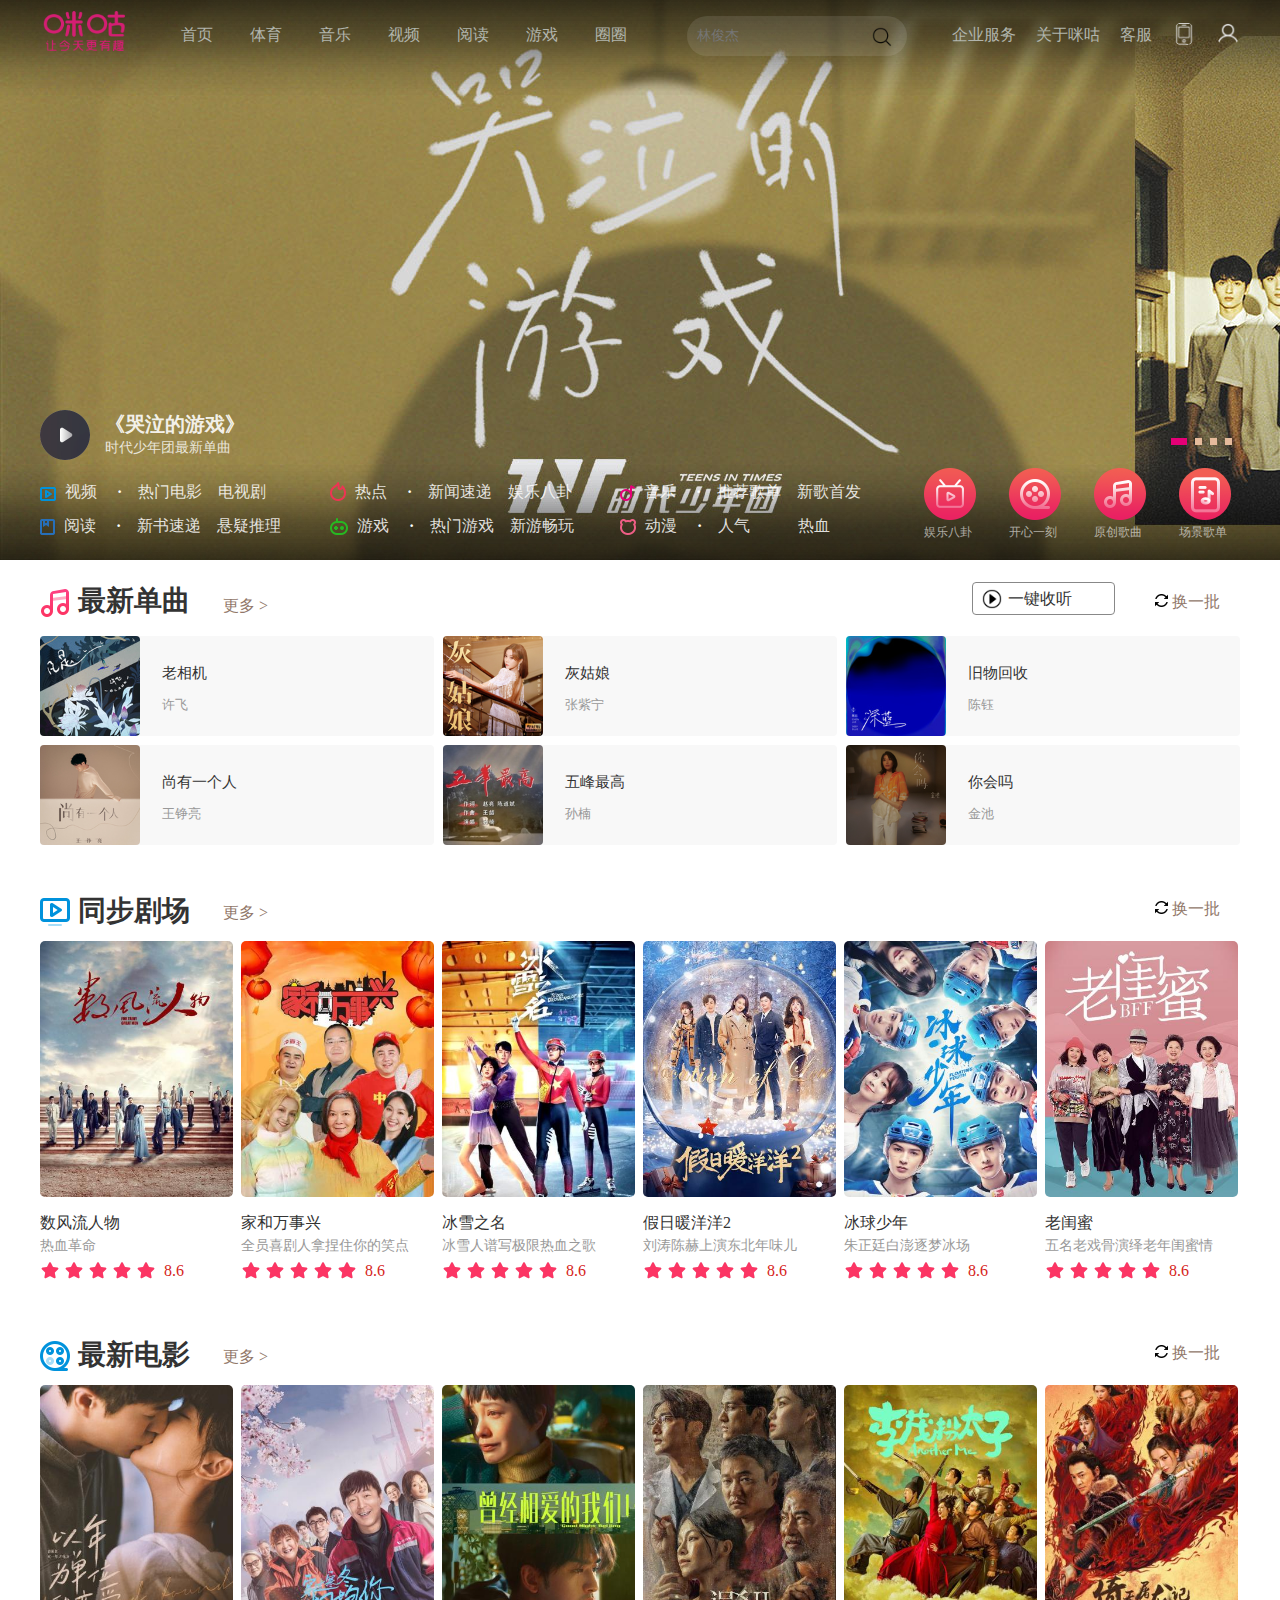
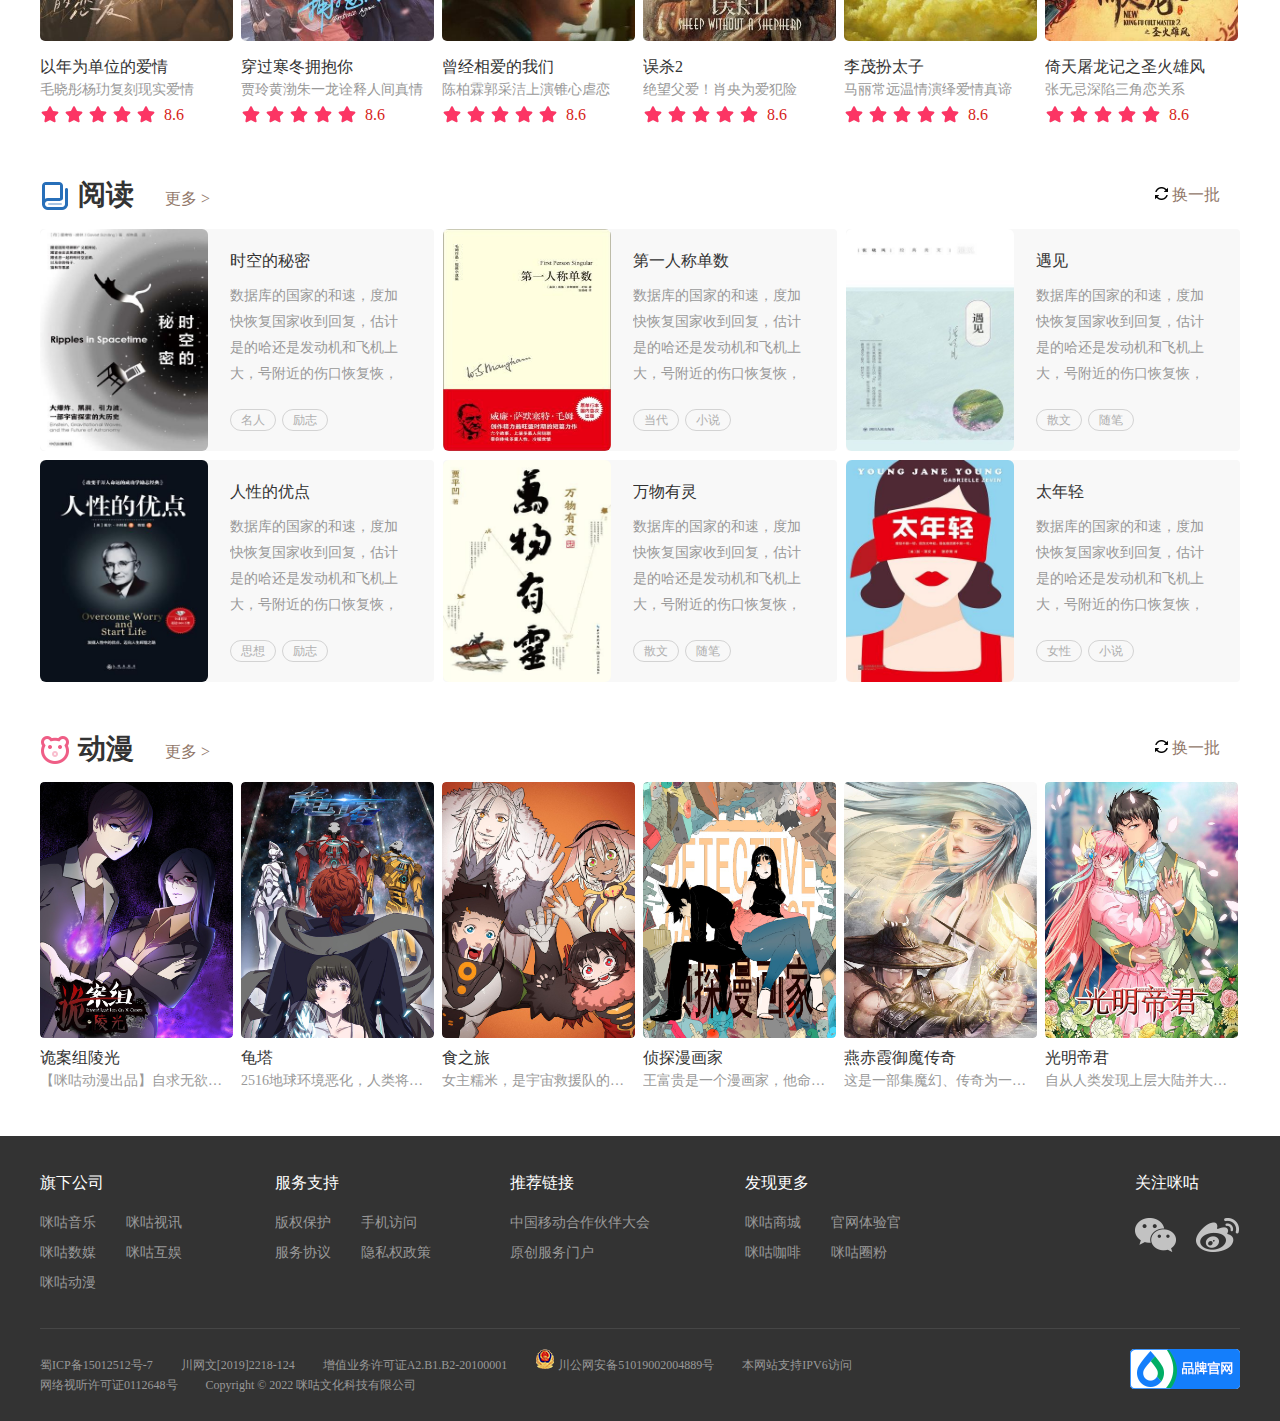
==== commit 6e7e3d2e: "master" ====
--- a/migu/index.html
+++ b/migu/index.html
@@ -99,7 +99,7 @@
                             <li><span>10</span><a href="">关键字</a></li>
                         </ol>
                     </div>
-                    <img src="img/search.png" alt="">
+                    <a href="list.html"><img src="img/search.png" alt=""></a>
                 </form>
             </header>
         </div>
@@ -1430,7 +1430,7 @@
                         <div class="fr">
                             <a href="">忘记密码</a>
                             <span>|</span>
-                            <a href="">注册</a>
+                            <a href="register.html">注册</a>
                         </div>
                     </div>
                     <div class="form-itme form-itme1">
--- a/migu/css/style.css
+++ b/migu/css/style.css
@@ -0,0 +1,1620 @@
+* {
+    margin: 0px;
+    padding: 0px;
+    list-style: none;
+}
+
+.a {
+    text-decoration: none;
+}
+
+/* 淡入淡出部分 */
+.carousel {
+    height: 645px;
+    position: absolute;
+    z-index: -10;
+}
+
+.carousel .findbox li {
+    position: absolute;
+}
+
+.carousel .findbox .findout {
+    z-index: 5;
+    opacity: 1;
+    transition: all 1s;
+}
+
+.wap {
+    height: 560px;
+}
+
+.headbox {
+    height: 100px;
+    min-width: 1200px;
+    background: url(../img/yy-head.png) repeat-x 0 0;
+}
+
+header {
+    height: 70px;
+    width: 1200px;
+    margin: 0px auto;
+}
+
+header h1 {
+    float: left;
+    margin-top: 5px;
+    line-height: 70px;
+    margin-right: 53px;
+}
+
+header h1 img {
+    width: 88px;
+    height: 40px;
+}
+
+.action {
+    height: 4px;
+    width: 15px;
+    border-radius: 2px;
+    background: #fff;
+    margin: -20px auto;
+    display: none;
+}
+
+header .h-left a {
+    text-decoration: none;
+    color: #b1b5ad;
+    font-size: 16px;
+}
+
+header .h-right a {
+    text-decoration: none;
+    color: #b1b5ad;
+    font-size: 16px;
+}
+
+.h-left li:hover .action {
+    display: block;
+    transition: all 500ms;
+}
+
+header .h-left a:hover {
+    color: #fff;
+}
+
+.h-right .hr-title:hover .action {
+    display: block;
+    transition: all 1000ms;
+}
+
+header .h-right .h-text:hover {
+    color: #fff;
+}
+
+.h-left {
+    float: left;
+    line-height: 70px;
+}
+
+.h-left li {
+    float: left;
+    margin-right: 37px;
+}
+
+/* 右导航 */
+header .h-right {
+    float: right;
+    line-height: 70px;
+    position: relative;
+}
+
+.h-right .hr-title {
+    float: left;
+    margin-left: 20px;
+}
+
+.h-right .hr-title .h-text .appicon {
+    width: 24px;
+    height: 24px;
+    margin-top: 22px;
+    border-radius: 50%;
+}
+
+.h-right .hr-title .h-text .loginicon {
+    width: 24px;
+    height: 24px;
+    margin-top: 22px;
+    border-radius: 50%;
+}
+
+.h-right #login .login-hover {
+    position: absolute;
+    right: 0px;
+    top: 60px;
+    width: 424px;
+    background-color: #fff;
+    border-radius: 4px;
+    box-shadow: 0 2px 4px rgb(0 0 0 / 10%);
+    padding: 15px 0 0;
+    transform: scale(0);
+}
+
+.h-right #login:hover .login-hover {
+    transform: scale(1);
+}
+
+.h-right #login:hover .h-text .loginicon {
+    background: #aeaeae;
+}
+
+.h-right #app:hover .h-text .appicon {
+    background: #aeaeae;
+}
+
+.h-right #login .login-hover ul {
+    width: 400px;
+    margin: 0 auto;
+    overflow: hidden;
+}
+
+.h-right #login ul li {
+    float: left;
+    margin-left: 12px;
+    border-radius: 5px;
+    overflow: hidden;
+}
+
+.h-right #login ul li:hover img {
+    transform: scale(1.1);
+    transition: all 500ms;
+}
+
+.h-right #login .login-hover img {
+    height: 120px;
+    width: 120px;
+    border-radius: 4px;
+    margin-top: 0px;
+}
+
+.h-right #login .login-hover .p1 {
+    box-sizing: content-box;
+    margin-top: -50px;
+    font-size: 15px;
+    color: #333;
+    display: block;
+    white-space: nowrap;
+    text-overflow: ellipsis;
+    overflow: hidden;
+}
+
+.h-right #login .login-hover .p2 {
+    font-size: 12px;
+    margin-top: -50px;
+    color: #999;
+    display: block;
+    white-space: nowrap;
+    text-overflow: ellipsis;
+    overflow: hidden;
+}
+
+/* form部分 */
+header form {
+    height: 40px;
+    width: 210px;
+    float: left;
+    margin-left: 23px;
+    line-height: 70px;
+    position: relative;
+}
+
+header form .history {
+    position: absolute;
+    left: 5px;
+    top: 60px;
+    height: 420px;
+    width: 210px;
+    background: #fff;
+    border-radius: 5px;
+    opacity: 0;
+}
+
+header form .history ol li {
+    height: 40px;
+    font-size: 16px;
+    line-height: 40px;
+}
+
+header form .history ol li:hover {
+    background: #f1f1f1;
+}
+
+header form .history ol li:first-child {
+    margin-top: 15px;
+}
+
+header form .history ol li span {
+    height: 20px;
+    width: 20px;
+    display: block;
+    margin-top: 10px;
+    text-align: center;
+    margin-left: 12px;
+    margin-right: 12px;
+    background: rgb(223, 69, 69);
+    line-height: 20px;
+    float: left;
+    color: #fff;
+}
+
+header form .history ol li a {
+    color: #333;
+}
+
+header form img {
+    height: 20px;
+    width: 20px;
+    position: absolute;
+    top: 27px;
+    right: 5px;
+    cursor: pointer;
+}
+
+header form input {
+    width: 210px;
+    padding-left: 10px;
+    border: none;
+    font-size: 14px;
+    outline: 0 none;
+    height: 40px;
+    line-height: 40px;
+    border-radius: 40px;
+    color: #fff;
+    background-color: hsla(0, 0%, 100%, .1);
+    font-family: inherit;
+}
+
+/* 轮播条 */
+.itme-desc {
+    height: 50px;
+    width: 1200px;
+    margin-left: auto;
+    margin-right: auto;
+    margin-top: -150px;
+    position: relative;
+    overflow: hidden;
+}
+
+.itme-desc .itme-img {
+    float: left;
+    margin-right: 15px;
+}
+
+.itme-desc .music-name {
+    color: hsla(0, 0%, 100%, .9);
+    font-size: 20px;
+    line-height: 28px;
+}
+
+.itme-desc .music-title {
+    font-size: 14px;
+    line-height: 20px;
+    color: hsla(0, 0%, 100%, .8);
+}
+
+.itme-desc ol {
+    float: right;
+}
+
+.itme-desc ol li {
+    height: 7px;
+    width: 7px;
+    float: left;
+    background: #e6bb9c;
+    margin-right: 8px;
+}
+
+.itme-desc ol .current {
+    background: #e40077;
+    width: 16px;
+}
+
+/* 子菜单 */
+.meuewrap {
+    height: 100px;
+    background: url(../img/yy-bottom.png) repeat-x 0 0;
+}
+
+.meuewrap .meuebox {
+    width: 1200px;
+    margin-left: auto;
+    margin-right: auto;
+}
+
+.meuewrap .meuebox .meue-left {
+    width: 875px;
+    float: left;
+    height: 70px;
+    padding: 15px 0 10px;
+}
+
+.meuebox .meue-left .level {
+    width: 280px;
+    float: left;
+    margin-right: 10px;
+    height: 34px;
+    line-height: 34px;
+    border-radius: 34px;
+    position: relative;
+}
+
+.meuebox .meue-left .level h3 {
+    float: left;
+    font-size: 16px;
+    margin-right: 16px;
+}
+
+.meuebox .meue-left .level h3 a {
+    white-space: nowrap;
+    overflow: hidden;
+    text-overflow: ellipsis;
+    color: hsla(0, 0%, 100%, .85);
+    align-items: center;
+    font-size: 16px;
+    font-weight: normal;
+    margin-right: 16px;
+}
+
+.meuebox .meue-left .level h3 .drop {
+    color: #fff;
+}
+
+.meuebox .meue-left .level h3 a img {
+    max-width: 18px;
+    vertical-align: -4px;
+    margin-right: 9px;
+    line-height: 34px;
+}
+
+.meuebox .meue-left .level .level-1 {
+    font-size: 16px;
+    float: left;
+    width: 80px;
+    color: hsla(0, 0%, 100%, .85);
+    position: relative;
+    cursor: pointer;
+}
+
+.meue-left .level .level-1:hover .btnup {
+    color: #e40077;
+}
+
+.meuebox .meue-left .level .level1 span {
+    display: block;
+    padding-right: 10px;
+    white-space: nowrap;
+    overflow: hidden;
+    text-overflow: ellipsis;
+}
+
+/* 弹出框部分 */
+.level .level-1 .level-2 {
+    background-color: #fff;
+    z-index: 100;
+    padding: 15px 8px 0 16px;
+    border-radius: 4px;
+    display: none;
+    box-shadow: 0 0 3px 0.5px #999;
+}
+
+.level .level-1 .level-2 ul {
+    width: 558px;
+}
+
+.level .level-1 .level-2 li {
+    width: 178px;
+    float: left;
+    padding-bottom: 12px;
+    margin-right: 8px;
+}
+
+.level .level-2 li .imgbox {
+    width: 178px;
+    border-radius: 4px;
+    overflow: hidden;
+}
+
+.level .level-2 li .imgbox:hover img {
+    transform: scale(1.2);
+    transition: all 500ms;
+}
+
+.level .level-2 li .imgbox img {
+    width: 100%;
+    height: 100%;
+}
+
+.level .level-2 h2 {
+    font-size: 14px;
+    color: #333;
+    line-height: 24px;
+    font-weight: normal;
+    margin-top: 12px;
+    white-space: nowrap;
+    overflow: hidden;
+    text-overflow: ellipsis;
+}
+
+.level .level-2 h2:hover {
+    color: #e40077;
+}
+
+.level .level-2 p {
+    font-size: 14px;
+    color: #999;
+    line-height: 24px;
+    white-space: nowrap;
+    overflow: hidden;
+    text-overflow: ellipsis;
+}
+
+/* 视频 */
+.level-1 .level-v {
+    position: absolute;
+    bottom: 30px;
+    left: -20px;
+}
+
+.level-2 li .imgbox-v {
+    height: 236px;
+}
+
+/* 热点 */
+.level-h {
+    position: absolute;
+    bottom: 30px;
+    left: -100px;
+}
+
+.level-2 li .imgbox-h {
+    height: 120px;
+}
+
+/* 音乐 */
+.level-m {
+    position: absolute;
+    bottom: 30px;
+    left: -150px;
+}
+
+.level-2 li .imgbox-m {
+    height: 178px;
+}
+
+/* 阅读 */
+.level-r {
+    position: absolute;
+    top: 30px;
+    left: -20px;
+}
+
+.level-2 li .imgbox-r {
+    height: 236px;
+}
+
+/* 游戏 */
+.level-g {
+    position: absolute;
+    top: 30px;
+    left: -100px;
+}
+
+.level-2 li .imgbox-g {
+    height: 120px;
+    width: 198px;
+}
+
+/* 动漫 */
+.level-c {
+    position: absolute;
+    top: 30px;
+    left: -150px;
+}
+
+.level-2 li .imgbox-c {
+    height: 236px;
+}
+
+/* 子菜单右边 */
+.meuewrap .meuebox .meue-right {
+    float: right;
+    height: 100px;
+    width: 325px;
+}
+
+.meuebox .meue-right li {
+    float: left;
+    margin-top: 8px;
+    margin-left: 9px;
+    margin-right: 24px;
+}
+
+.meuebox .meue-right li:hover p {
+    color: #e4625d;
+}
+
+.meuebox .meue-right li:nth-of-type(4) {
+    margin-right: 0px;
+}
+
+.meuebox .meue-right li img {
+    height: 52px;
+    width: 52px;
+}
+
+.meuebox .meue-right li p {
+    font-size: 12px;
+    color: hsla(0, 0%, 100%, .6);
+}
+
+.main {
+    width: 1200px;
+    height: 2130px;
+    margin: 22px auto;
+}
+
+/* 最新单曲 */
+.m-top {
+    height: 272px;
+    overflow: hidden;
+}
+
+.m-top-nav {
+    height: 54px;
+    position: relative;
+}
+
+.m-top-nav .icon {
+    position: absolute;
+    top: 6px;
+}
+
+.m-top-nav .nav3 img {
+    width: 20px;
+    height: 20px;
+    position: absolute;
+    top: 6px;
+    left: 9px;
+}
+
+.m-top-nav .nav4 img {
+    width: 13px;
+    height: 13px;
+}
+
+.m-top-nav .nav1 {
+    font-size: 28px;
+    font-weight: 700;
+    color: #333;
+    margin-left: 38px;
+    text-decoration: none;
+}
+
+.m-top-nav .nav2 {
+    position: absolute;
+    text-decoration: none;
+    color: #917769;
+    left: 183px;
+    top: 14px;
+}
+
+.m-top-nav .nav3 {
+    height: 31px;
+    width: 98px;
+    text-decoration: none;
+    padding: 0px 8px 0px 35px;
+    line-height: 32px;
+    border-radius: 4px;
+    position: absolute;
+    right: 125px;
+    border: 1px solid #888;
+    color: #333;
+}
+
+.m-top-nav .nav3:hover {
+    background: rgb(235, 95, 118);
+    color: white;
+}
+
+.m-top-nav .nav4 {
+    position: absolute;
+    right: 20px;
+    top: 10px;
+    text-decoration: none;
+    color: #917769;
+}
+
+.m-top ul {
+    height: 218px;
+    overflow: hidden;
+}
+
+.m-top ul li {
+    height: 100px;
+    width: 394px;
+    margin-right: 9px;
+    margin-bottom: 9px;
+    background: #f8f8f8;
+    float: left;
+    border-radius: 4px;
+    position: relative;
+}
+
+.m-top ul li:hover {
+    background: #f1f1f1;
+}
+
+.m-top ul li:hover .gl-play {
+    transform: scale(1);
+    transition: all 500ms;
+}
+
+.m-top ul li img {
+    height: 100px;
+    width: 100px;
+    border-radius: 4px;
+}
+
+.m-top ul li .gl-play {
+    height: 28px;
+    width: 28px;
+    position: absolute;
+    top: 36px;
+    right: 28px;
+    transform: scale(0);
+}
+
+.m-top ul li h2 {
+    position: absolute;
+    font-size: 15px;
+    color: #333;
+    left: 122px;
+    top: 28px;
+    font-weight: normal;
+}
+
+.m-top ul li h2:hover {
+    color: #e4625d;
+}
+
+.m-top ul li span {
+    font-size: 13px;
+    display: block;
+    position: absolute;
+    color: #999;
+    left: 122px;
+    top: 60px;
+}
+
+.m-top ul li:nth-of-type(3n) {
+    margin-right: 0px;
+}
+
+.m-center-one {
+    height: 414px;
+    margin-top: 30px;
+}
+
+.m-center-one-nav {
+    height: 57px;
+    position: relative;
+}
+
+.m-center-one-nav .icon {
+    position: absolute;
+    top: 13px;
+}
+
+.m-center-one-nav .nav1 {
+    font-size: 28px;
+    font-weight: 700;
+    color: #333;
+    text-decoration: none;
+    position: absolute;
+    left: 38px;
+    top: 8px;
+}
+
+.m-center-one-nav .nav2 {
+    position: absolute;
+    text-decoration: none;
+    color: #917769;
+    left: 183px;
+    top: 19px;
+}
+
+.m-center-one-nav .nav4 {
+    position: absolute;
+    right: 20px;
+    top: 15px;
+    color: #917769;
+    text-decoration: none;
+}
+
+.m-center-one-nav .nav4 img {
+    width: 13px;
+    height: 13px;
+}
+
+.m-center-one ul {
+    height: 340px;
+    position: relative;
+}
+
+.m-center-one ul li {
+    height: 340px;
+    width: 193px;
+    margin-right: 8px;
+    float: left;
+    border-radius: 5px;
+    opacity: 1;
+    position: relative;
+}
+
+.m-center-one ul li:hover .hover-list {
+    transform: scale(1.1);
+    transition: all 500ms;
+}
+
+.m-center-one ul li .list img {
+    width: 193px;
+    height: 256px;
+    border-radius: 5px;
+}
+
+a {
+    text-decoration: none;
+}
+
+.m-center-one ul li .list h2 {
+    margin-top: 10px;
+    display: block;
+    font-size: 16px;
+    height: 24px;
+    line-height: 24px;
+    white-space: nowrap;
+    text-overflow: ellipsis;
+    overflow: hidden;
+    color: #333;
+    font-weight: normal;
+}
+
+.m-center-one .list .score {
+    margin-top: 4px;
+    color: #d61e19;
+    font-size: 16px;
+    padding-right: 10px;
+    line-height: 20px;
+    display: flex;
+    -ms-flex-align: center;
+    align-items: center;
+}
+
+.m-center-one .list .score ul {
+    display: inline-block;
+    height: 20px;
+    vertical-align: middle;
+    font-size: 0;
+    margin-right: 4px;
+}
+
+.m-center-one .list .score ul li {
+    display: inline-block;
+    width: 20px;
+    height: 20px;
+    background: url(../img/bx.png) no-repeat 0;
+    margin-right: 4px;
+}
+
+.m-center-one .score ul li i {
+    display: inline-block;
+    width: 20px;
+    height: 20px;
+    background: url(../img/xx.png) no-repeat 0;
+}
+
+.m-center-one ul li .list p {
+    font-size: 14px;
+    height: 22px;
+    line-height: 22px;
+    color: #999;
+    white-space: nowrap;
+    text-overflow: ellipsis;
+    overflow: hidden;
+}
+
+.m-center-one ul li .hover-list {
+    position: absolute;
+    left: 0px;
+    top: 0px;
+    width: 193px;
+    height: 340px;
+    z-index: 10;
+    transform: scale(0);
+    background: rgb(255, 255, 255);
+    box-shadow: 0 0 3px 0.5px #999;
+}
+
+.m-center-one ul li .hover-list img {
+    width: 193px;
+    height: 120px;
+}
+
+.m-center-one ul li .hover-list .text {
+    padding: 8px 15px 0;
+}
+
+.m-center-one ul li .hover-list h2 {
+    height: 32px;
+    line-height: 32px;
+    font-size: 16px;
+    padding-right: 40px;
+    position: relative;
+}
+
+.m-center-one ul li .hover-list h2 .text-title {
+    color: #333;
+    display: block;
+    white-space: nowrap;
+    text-overflow: ellipsis;
+    overflow: hidden;
+    font-size: 14px;
+    font-weight: normal;
+}
+
+.m-center-one ul li .hover-list h2 .num {
+    position: absolute;
+    top: 0;
+    right: 0;
+    height: 32px;
+    line-height: 32px;
+    font-size: 20px;
+    color: #d61e19;
+    font-weight: normal;
+}
+
+.m-center-one ul li .hover-list .p1 {
+    color: #333;
+    font-size: 12px;
+}
+
+.m-center-one ul li .hover-list .p2 {
+    color: #999;
+    font-size: 12px;
+}
+
+.m-center-one ul li:nth-of-type(6) {
+    margin-right: 2px;
+}
+
+.m-center-two {
+    height: 414px;
+    margin-top: 30px;
+}
+
+.m-center-two-nav {
+    height: 57px;
+    position: relative;
+}
+
+.m-center-two-nav .icon {
+    position: absolute;
+    top: 13px;
+}
+
+.m-center-two-nav .nav1 {
+    font-size: 28px;
+    font-weight: 700;
+    color: #333;
+    text-decoration: none;
+    position: absolute;
+    left: 38px;
+    top: 8px;
+}
+
+.m-center-two-nav .nav2 {
+    position: absolute;
+    text-decoration: none;
+    color: #917769;
+    left: 183px;
+    top: 19px;
+}
+
+.m-center-two-nav .nav4 {
+    position: absolute;
+    right: 20px;
+    top: 15px;
+    text-decoration: none;
+    color: #917769;
+}
+
+.m-center-two-nav .nav4 img {
+    width: 13px;
+    height: 13px;
+}
+
+.m-center-two ul {
+    height: 340px;
+    position: relative;
+
+}
+
+.m-center-two ul li {
+    height: 340px;
+    width: 193px;
+    margin-right: 8px;
+    float: left;
+    border-radius: 5px;
+    position: relative;
+}
+
+.m-center-two ul li:hover .hover-list {
+    transform: scale(1.1);
+    transition: all 500ms;
+}
+
+.m-center-two ul li .list img {
+    width: 193px;
+    height: 256px;
+    border-radius: 5px;
+}
+
+a {
+    text-decoration: none;
+}
+
+.m-center-two ul li .list h2 {
+    margin-top: 10px;
+    display: block;
+    font-size: 16px;
+    height: 24px;
+    line-height: 24px;
+    white-space: nowrap;
+    text-overflow: ellipsis;
+    overflow: hidden;
+    color: #333;
+    font-weight: normal;
+}
+
+.m-center-two .list .score {
+    margin-top: 4px;
+    color: #d61e19;
+    font-size: 16px;
+    padding-right: 10px;
+    line-height: 20px;
+    display: flex;
+    -ms-flex-align: center;
+    align-items: center;
+}
+
+.m-center-two .list .score ul {
+    display: inline-block;
+    height: 20px;
+    vertical-align: middle;
+    font-size: 0;
+    margin-right: 4px;
+}
+
+.m-center-two .list .score ul li {
+    display: inline-block;
+    width: 20px;
+    height: 20px;
+    background: url(../img/bx.png) no-repeat 0;
+    margin-right: 4px;
+}
+
+.m-center-two .score ul li i {
+    display: inline-block;
+    width: 20px;
+    height: 20px;
+    background: url(../img/xx.png) no-repeat 0;
+}
+
+.m-center-two ul li .list p {
+    font-size: 14px;
+    height: 22px;
+    line-height: 22px;
+    color: #999;
+    white-space: nowrap;
+    text-overflow: ellipsis;
+    overflow: hidden;
+}
+
+.m-center-two ul li .hover-list {
+    position: absolute;
+    left: 0px;
+    top: 0px;
+    width: 193px;
+    height: 340px;
+    z-index: 10;
+    transform: scale(0);
+    background: rgb(255, 255, 255);
+    box-shadow: 0 0 3px 0.5px #999;
+}
+
+.m-center-two ul li .hover-list img {
+    width: 193px;
+    height: 120px;
+}
+
+.m-center-two ul li .hover-list .text {
+    padding: 8px 15px 0;
+}
+
+.m-center-two ul li .hover-list h2 {
+    height: 32px;
+    line-height: 32px;
+    font-size: 16px;
+    padding-right: 40px;
+    position: relative;
+}
+
+.m-center-two ul li .hover-list h2 .text-title {
+    color: #333;
+    display: block;
+    white-space: nowrap;
+    text-overflow: ellipsis;
+    overflow: hidden;
+    font-size: 14px;
+    font-weight: normal;
+}
+
+.m-center-two ul li .hover-list h2 .num {
+    position: absolute;
+    top: 0;
+    right: 0;
+    height: 32px;
+    line-height: 32px;
+    font-size: 20px;
+    color: #d61e19;
+    font-weight: normal;
+}
+
+.m-center-two ul li .hover-list .p1 {
+    color: #333;
+    font-size: 12px;
+}
+
+.m-center-two ul li .hover-list .p2 {
+    color: #999;
+    font-size: 12px;
+}
+
+.m-center-two ul li .list img {
+    width: 193px;
+    height: 256px;
+}
+
+.m-center-two ul li:nth-of-type(6) {
+    margin-right: 2px;
+}
+
+.m-center-three {
+    height: 549px;
+    overflow: hidden;
+}
+
+.m-center-three-nav {
+    height: 87px;
+    position: relative;
+}
+
+.m-center-three-nav .icon {
+    position: absolute;
+    top: 39px;
+}
+
+.m-center-three-nav .nav1 {
+    font-size: 28px;
+    font-weight: 700;
+    color: #333;
+    text-decoration: none;
+    position: absolute;
+    left: 38px;
+    top: 34px;
+}
+
+.m-center-three-nav .nav2 {
+    position: absolute;
+    text-decoration: none;
+    color: #917769;
+    left: 125px;
+    top: 47px;
+}
+
+.m-center-three-nav .nav4 {
+    position: absolute;
+    right: 20px;
+    top: 43px;
+    text-decoration: none;
+    color: #917769;
+}
+
+.m-center-three-nav .nav4 img {
+    width: 13px;
+    height: 13px;
+}
+
+.m-center-three ul {
+    height: 453px;
+    overflow: hidden;
+}
+
+.m-center-three ul li {
+    width: 394px;
+    height: 222px;
+    background: #f8f8f8;
+    float: left;
+    margin-right: 9px;
+    margin-bottom: 9px;
+    border-radius: 4px;
+}
+
+.m-center-three ul li:hover {
+    background: #f2f2f2;
+}
+
+.m-center-three ul li img {
+    width: 168px;
+    height: 222px;
+    border-radius: 6px;
+}
+
+.m-center-three .m-center-three-right {
+    margin-left: 190px;
+    margin-top: -226px;
+    height: 204px;
+    padding: 18px 24px 0 0;
+    position: relative;
+    overflow: hidden;
+}
+
+.m-center-three .m-center-three-right h2 {
+    display: block;
+    font-size: 16px;
+    height: 28px;
+    line-height: 28px;
+    color: #333;
+    font-weight: normal;
+}
+
+.m-center-three .m-center-three-right h2:hover {
+    color: rgb(133, 202, 241);
+}
+
+.m-center-three .m-center-three-right .m-center-three-type {
+    position: absolute;
+    bottom: 20px;
+    left: 0px;
+    overflow: hidden;
+}
+
+.m-center-three .m-center-three-right .m-center-three-type span {
+    float: left;
+    padding: 0px 10px;
+    border: 1px solid #d3d3d3;
+    font-size: 12px;
+    color: #aeaeae;
+    height: 20px;
+    line-height: 20px;
+    border-radius: 20px;
+    margin-right: 6px;
+}
+
+.m-center-three .m-center-three-right .look {
+    float: right;
+    background: #1fa6cc;
+    height: 24px;
+    position: absolute;
+    right: 0px;
+    bottom: 20px;
+    padding: 0 2px 0 8px;
+    border-radius: 20px 0 0 20px;
+    line-height: 24px;
+    color: #fff;
+    font-size: 12px;
+    transform: scale(0);
+}
+
+.m-center-three ul li:hover .look {
+    transform: scale(1);
+    transition: all 300ms;
+}
+
+.m-center-three .m-center-three-right p {
+    margin-top: 8px;
+    font-size: 14px;
+    line-height: 26px;
+    color: #999;
+    max-height: 104px;
+    overflow: hidden;
+}
+
+.m-center-three ul li:nth-of-type(3n) {
+    margin-right: 0px;
+}
+
+.m-bottom {
+    height: 390px;
+    margin-top: 30px;
+    overflow: hidden;
+}
+
+.m-bottom-nav {
+    height: 61px;
+    position: relative;
+}
+
+.m-bottom-nav .icon {
+    position: absolute;
+    top: 14px;
+}
+
+.m-bottom-nav .nav1 {
+    font-size: 28px;
+    font-weight: 700;
+    color: #333;
+    text-decoration: none;
+    position: absolute;
+    left: 38px;
+    top: 9px;
+}
+
+.m-bottom-nav .nav2 {
+    position: absolute;
+    text-decoration: none;
+    color: #917769;
+    left: 125px;
+    top: 21px;
+}
+
+.m-bottom-nav .nav4 {
+    position: absolute;
+    right: 20px;
+    top: 17px;
+    text-decoration: none;
+    color: #917769;
+}
+
+.m-bottom-nav .nav4 img {
+    width: 13px;
+    height: 13px;
+}
+
+.nav2:hover {
+    color: #e4625d;
+}
+
+.nav4:hover {
+    background: rgb(243, 222, 222);
+    border-radius: 20px;
+    padding: 4px;
+}
+
+.m-bottom ul {
+    overflow: hidden;
+}
+
+.m-bottom ul li {
+    width: 193px;
+    height: 320px;
+    float: left;
+    margin-right: 8px;
+    border-radius: 5px;
+}
+
+.m-bottom ul li .imgbox {
+    width: 193px;
+    height: 256px;
+    border-radius: 4px;
+    overflow: hidden;
+}
+
+.m-bottom ul li img {
+    width: 193px;
+    height: 256px;
+    border-radius: 4px;
+}
+
+.m-bottom ul li img:hover {
+    transform: scale(1.2);
+    transition: all 500ms;
+}
+
+.m-bottom ul li h2 {
+    font-size: 16px;
+    color: #333;
+    height: 24px;
+    line-height: 24px;
+    text-overflow: ellipsis;
+    padding: 8px 0 0 0;
+    font-weight: normal;
+}
+
+.m-bottom ul li h2:hover {
+    color: #1fa6cc;
+}
+
+.m-bottom ul li p {
+    font-size: 14px;
+    height: 22px;
+    line-height: 22px;
+    color: #999;
+    text-overflow: ellipsis;
+    overflow: hidden;
+    white-space: nowrap;
+}
+
+.m-bottom ul li:nth-of-type(6) {
+    margin-right: 2px;
+}
+
+/* 底部 */
+.footer {
+    margin-top: 24px;
+    height: 285px;
+    background: #333;
+    overflow: hidden;
+}
+
+.footer .f-center {
+    width: 1200px;
+    height: 221px;
+    margin: 32px auto;
+}
+
+.footer .f-center ul {
+    height: 160px;
+    border-bottom: 1px solid #464646;
+    position: relative;
+}
+
+.footer .f-center ul li {
+    width: 210px;
+    margin-right: 25px;
+    float: left;
+    position: relative;
+}
+
+.footer .f-center ul li:last-child {
+    float: right;
+    width: 105px;
+    margin-right: 0px;
+    position: relative;
+}
+
+.footer .f-center ul li p:first-child {
+    font-size: 16px;
+    color: #fff;
+    margin-bottom: 10px;
+    display: block;
+    float: none;
+}
+
+.footer .f-center ul li p {
+    float: left;
+    font-size: 14px;
+    margin-right: 30px;
+    line-height: 30px;
+}
+
+.footer .f-center ul li p a {
+    color: #999;
+}
+
+.footer .f-center ul li p a:hover {
+    color: white;
+}
+
+.footer .f-center ul li .wxlink {
+    margin-right: 20px;
+    margin-top: 10px;
+}
+
+.footer .f-center ul li .wx {
+    position: absolute;
+    right: 110px;
+    top: 0;
+    display: none;
+}
+
+.footer .f-center ul li .wxlink:hover .wx {
+    display: block;
+}
+
+.footer .f-center ul li .wblink {
+    margin-right: 0px;
+    margin-top: 10px;
+}
+
+.footer .f-center ul li .wb {
+    position: absolute;
+    right: 50px;
+    top: 0;
+    display: none;
+}
+
+.footer .f-center ul li .wblink:hover .wb {
+    display: block;
+}
+
+.footer .f-center .f-bottom {
+    margin-top: 20px;
+    position: relative;
+}
+
+.footer .f-center .f-bottom p {
+    line-height: 20px;
+    font-size: 12px;
+    color: #999;
+}
+
+.footer .f-center .f-bottom span {
+    margin-right: 25px;
+}
+
+.footer .f-center .f-bottom a {
+    position: absolute;
+    top: 0px;
+    right: 0px;
+}
+
+/* 登录弹出框 */
+.loginbox {
+    width: 410px;
+    height: 411px;
+    background-color: rgb(255, 255, 255);
+    position: fixed;
+    top: 255px;
+    left: 100%;
+    margin-left: -60%;
+    overflow: hidden;
+    border-radius: 5px;
+    display: none;
+    box-shadow: 0 0 3px 0.5px #999;
+}
+
+.loginbox .close {
+    position: absolute;
+    top: 10px;
+    right: 10px;
+    height: 30px;
+    width: 410px;
+    float: right;
+}
+
+.loginbox .close a {
+    float: right;
+    font-weight: 400;
+}
+
+.loginbox .loginform {
+    width: 340px;
+    height: 411px;
+    margin: 30px auto;
+}
+
+.loginbox .loginform .form-tab {
+    height: 50px;
+    position: relative;
+    border-bottom: 1px solid rgb(235, 235, 235);
+}
+
+.loginform .form-tab ul {
+    width: 340px;
+    margin: 0px auto;
+    font-size: 16px;
+    color: rgb(153, 153, 153);
+    line-height: 50px;
+}
+
+.form-tab ul li {
+    float: left;
+    cursor: pointer;
+    width: 33.3%;
+    text-align: center;
+    position: relative;
+}
+
+.form-tab ul li span {
+    display: inline-block;
+}
+
+.loginform .center {
+    width: 340px;
+    padding: 0;
+    margin: 25px auto;
+}
+
+.loginform .center .form-itme {
+    padding-left: 0px;
+    padding-bottom: 19px;
+    margin-top: 0px;
+    color: rgb(52, 52, 52);
+    font-size: 14px;
+    position: relative;
+}
+
+.loginform .center .form-itme1 {
+    padding-bottom: 0;
+}
+
+.loginform .center input {
+    outline: none;
+}
+
+.loginform .txt {
+    display: inline-block;
+    width: 288px;
+    border: 1px solid rgb(213, 213, 213);
+    padding: 11px 10px;
+    color: rgb(55, 55, 55);
+    background: rgb(255, 255, 255);
+    font-size: 14px;
+}
+
+.loginform .center .txt {
+    width: 92%;
+    float: none;
+    padding-left: 5%;
+    padding-right: 1.6%;
+    border-radius: 4px;
+}
+
+.center .form-rempsd {
+    margin-bottom: 30px;
+    color: rgb(176, 179, 181);
+    width: 100%;
+    overflow: hidden;
+    font-size: 14px;
+    margin-top: -2px;
+}
+
+.center .form-rempsd .fr {
+    float: right;
+    padding-right: 5px;
+}
+
+.center .form-rempsd .fr a {
+    color: rgb(225, 19, 119);
+}
+
+.center .form-rempsd .fr span {
+    color: rgb(225, 19, 119);
+}
+
+.center .form-itme1 .submit {
+    width: 336px;
+    height: 44px;
+    display: inline-block;
+    font-size: 14px;
+    color: rgb(255, 255, 255);
+    line-height: 44px;
+    background-color: rgb(225, 19, 119);
+    border: 1px solid rgb(187, 28, 104);
+    text-align: center;
+    cursor: pointer;
+    border-radius: 5px;
+}
+
+.center p {
+    text-align: center;
+    margin-top: 46px;
+    color: rgb(149, 152, 156);
+    line-height: 24px;
+    font-size: 13px;
+}
+
+.center p a {
+    color: rgb(225, 19, 119);
+}